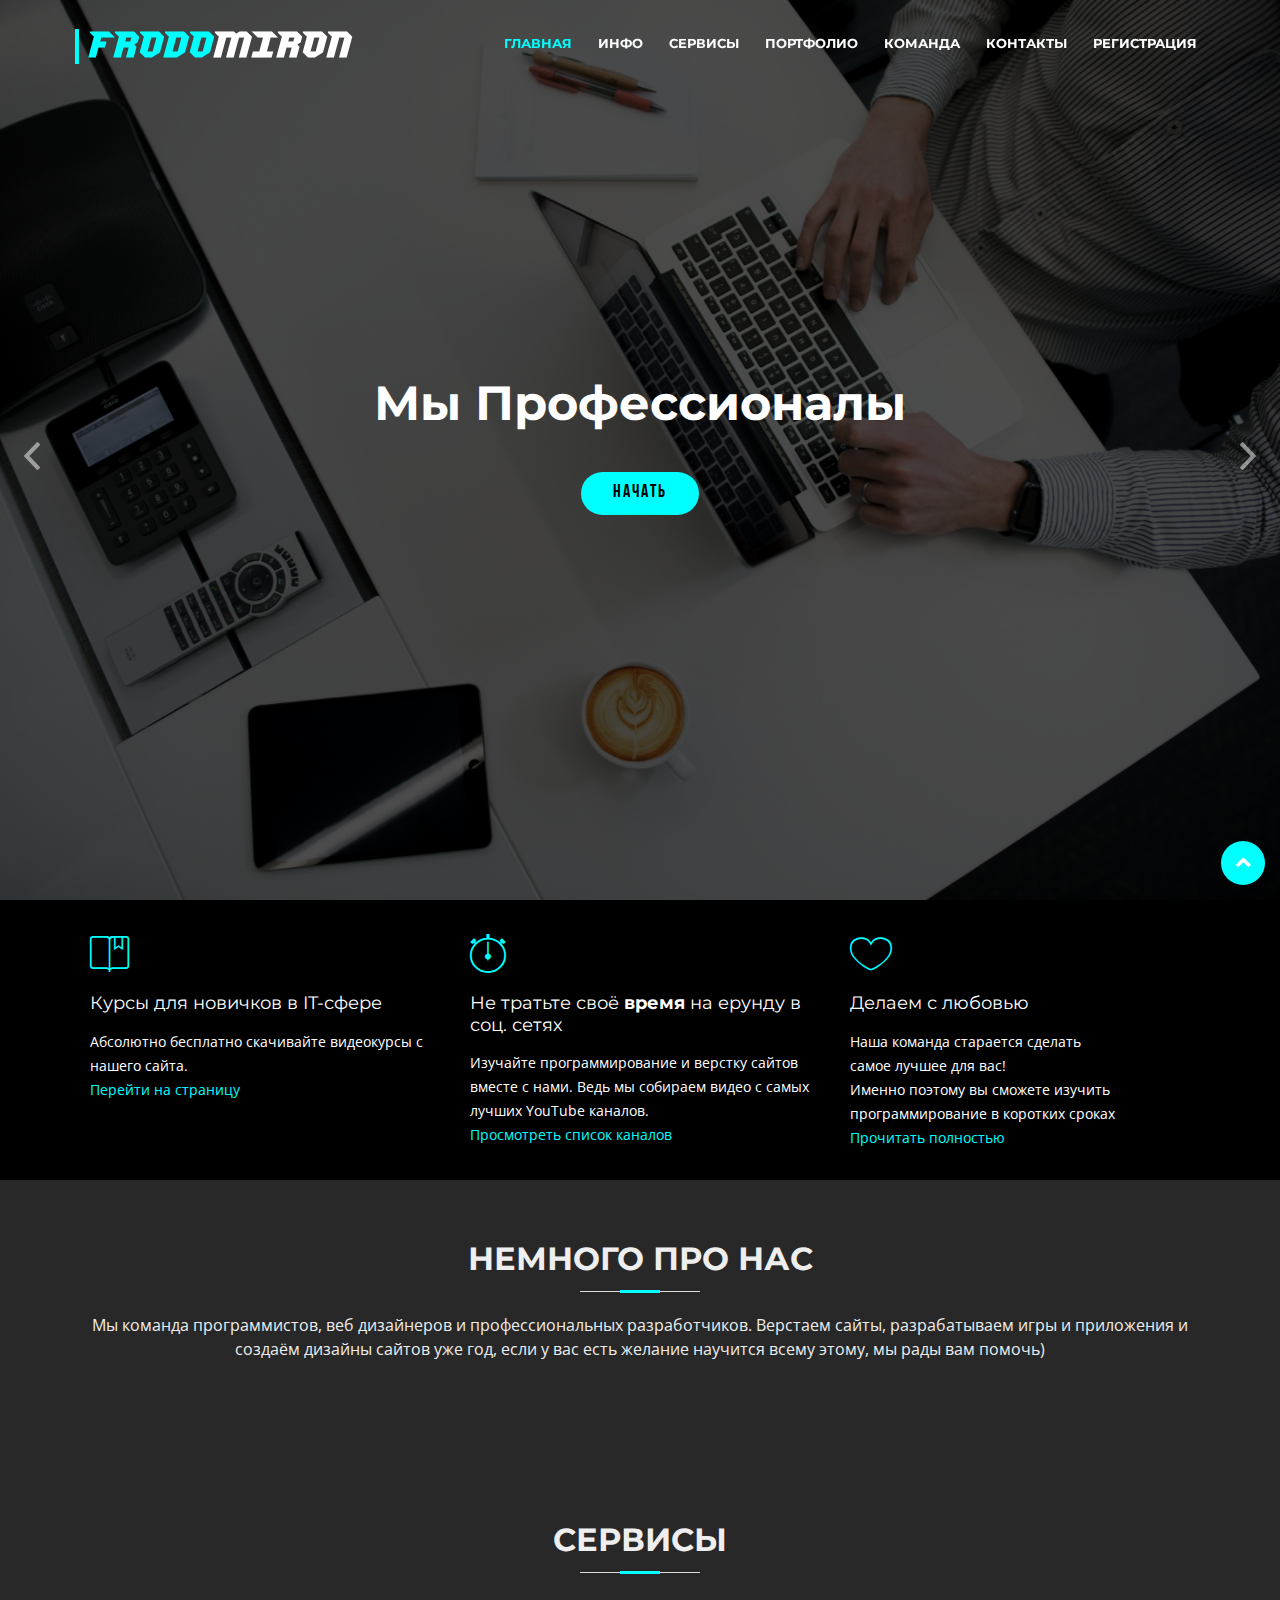
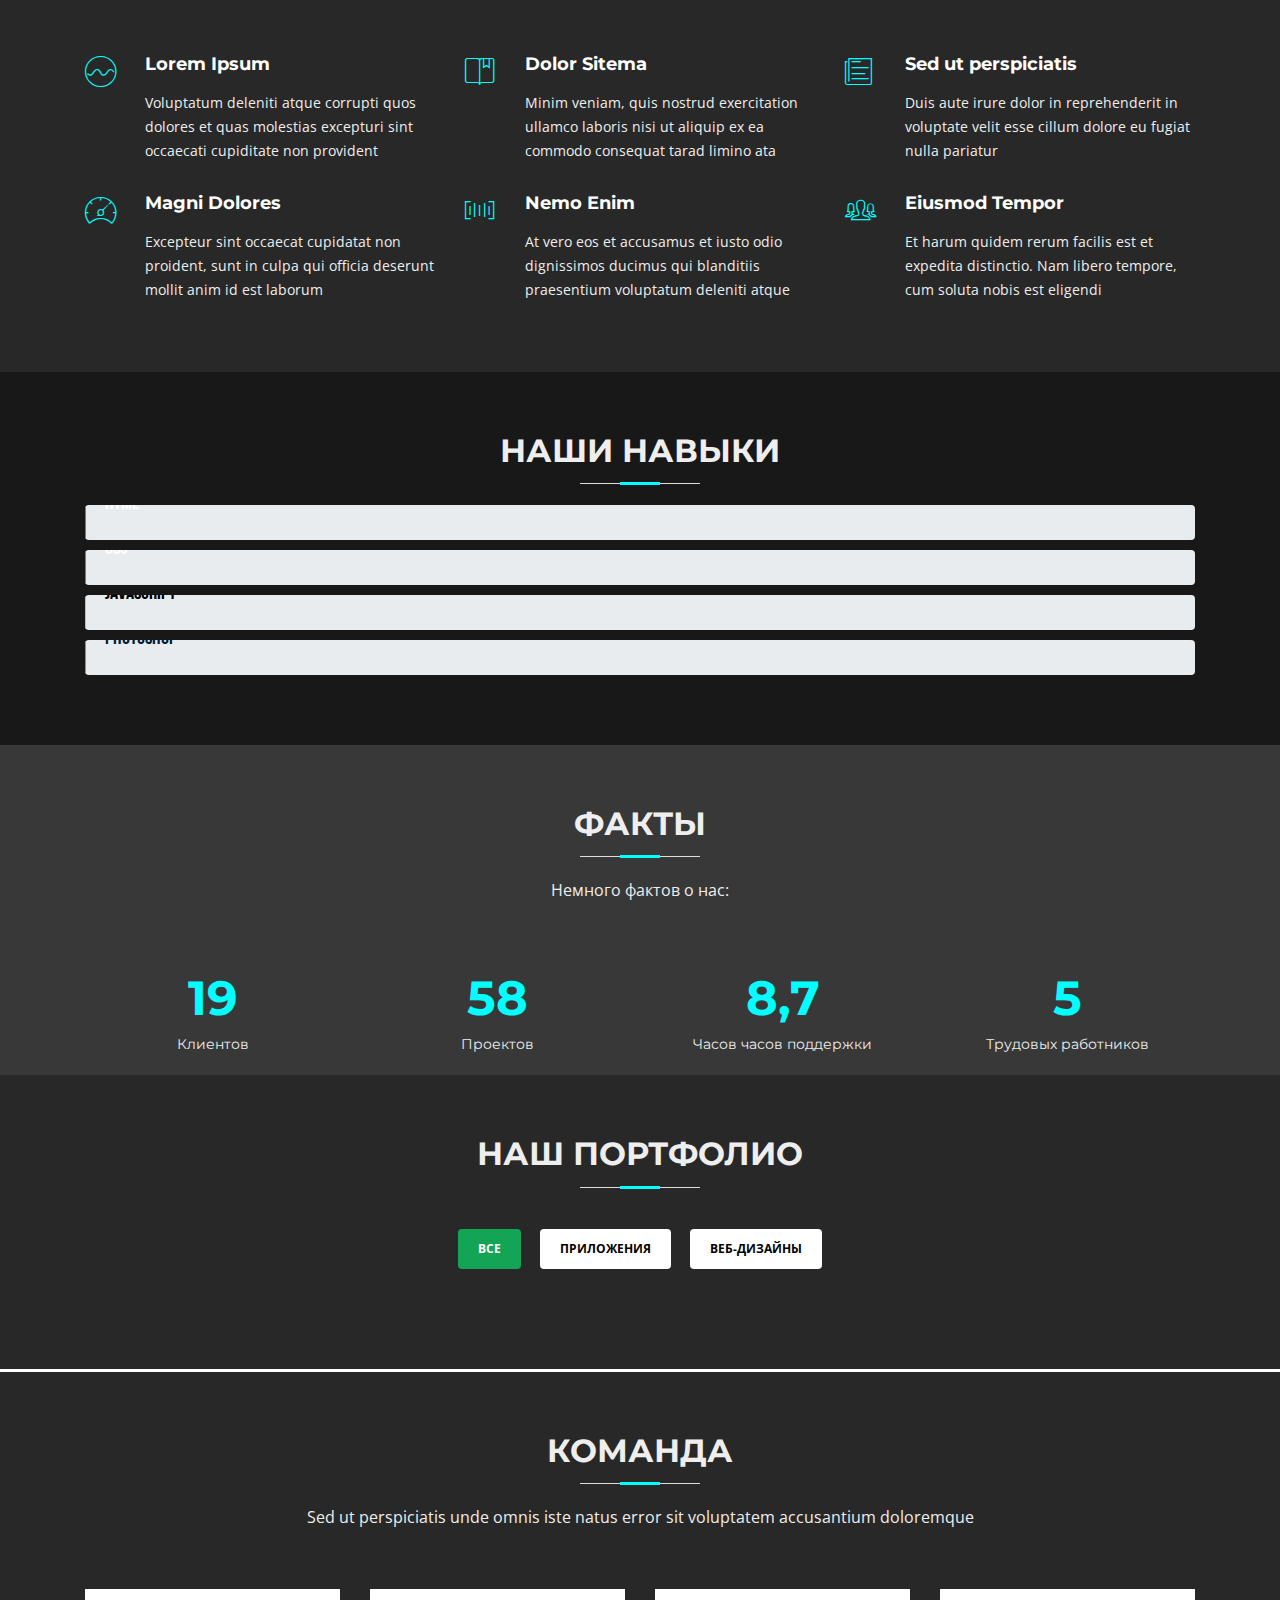
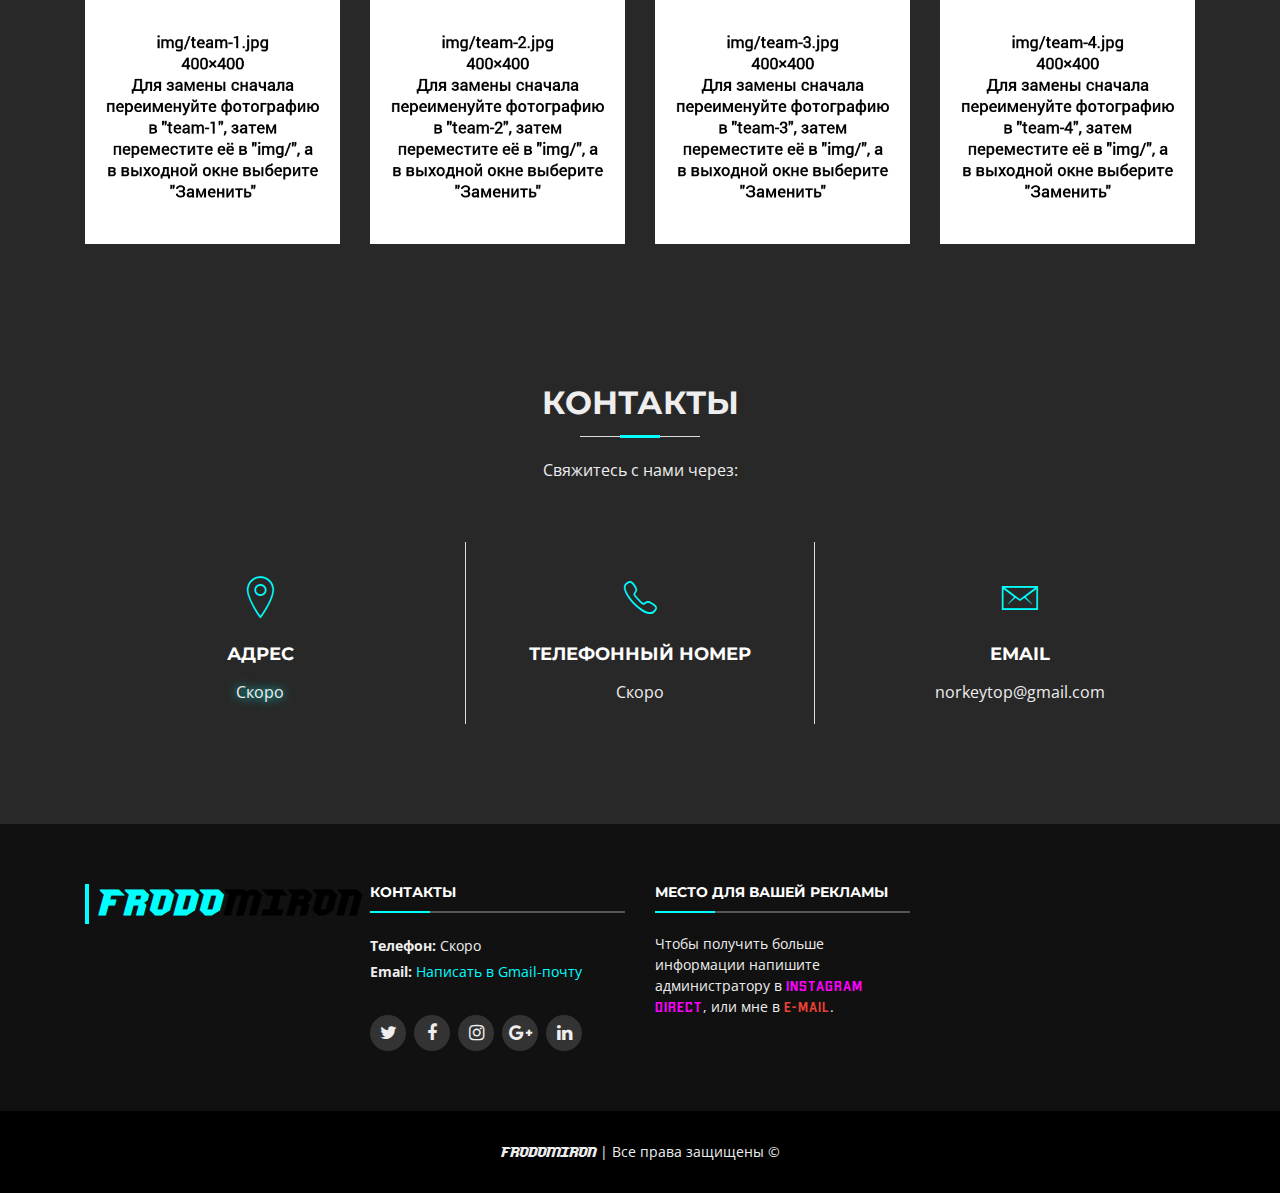
==== index.html @ be4d844b "Add files via upload" ====
<!DOCTYPE html>
<html lang="ru">
  <head>
    <meta charset="utf-8" />
    <title>FrodoMiron | Official</title>
    <meta content="width=device-width, initial-scale=1.0" name="viewport" />
    <meta
      content="froodmiron, frodo, miron, youtube, official"
      name="keywords"
    />
    <meta content="Оффициальный сайт FrodoMiron" name="description" />

    <!-- Favicons -->
    <link href="img/favicon.png" rel="icon" />
    <link href="img/apple-touch-icon.png" rel="apple-touch-icon" />

    <!-- Google Fonts -->
    <link
      href="https://fonts.googleapis.com/css?family=Open+Sans:300,300i,400,400i,700,700i|Montserrat:300,400,500,700"
      rel="stylesheet"
    />

    <!-- Bootstrap CSS File -->
    <link href="lib/bootstrap/css/bootstrap.min.css" rel="stylesheet" />

    <!-- Libraries CSS Files -->
    <link href="lib/font-awesome/css/font-awesome.min.css" rel="stylesheet" />
    <link href="lib/animate/animate.min.css" rel="stylesheet" />
    <link href="lib/ionicons/css/ionicons.min.css" rel="stylesheet" />
    <link href="lib/owlcarousel/assets/owl.carousel.min.css" rel="stylesheet" />
    <link href="lib/lightbox/css/lightbox.min.css" rel="stylesheet" />

    <!-- Main Stylesheet File -->
    <link href="css/style.css" rel="stylesheet" />
    <style>
      @font-face {
        font-family: Jersey sharp;
        src: url("fonts/Jersey\ sharp.ttf");
      }

      @font-face {
        font-family: Cafe Nero;
        src: url("fonts/Cafe\ Nero\ M54.ttf");
      }

      @font-face {
        font-family: Minecraft;
        src: url("fonts/Minecraft.ttf");
      }

      @font-face {
        font-family: mr Apex;
        src: url("fonts/mr Apex.ttf");
      }

      @font-face {
        font-family: book;
        src: url("fonts/BOOKOSB.TTF");
      }

      @font-face {
        font-family: ariblk;
        src: url("fonts/ariblk.ttf");
      }

      @font-face {
        font-family: bebas;
        src: url("fonts/Bebas Neue.ttf");
      }

      .skill {
        font-family: bebas;
        font-size: 20px;
      }

      header h1 {
        font-family: Jersey sharp;
      }

      #font,
      #footer-font {
        font-family: Jersey sharp;
      }
    </style>
  </head>

  <body>
    <!--==========================
    Header
  ============================-->
    <header id="header">
      <div class="container-fluid">
        <div id="logo" class="pull-left">
          <h1>
            <a href="#intro" class="scrollto"
              ><span class="nick-cyan">FRODO</span
              ><span id="nick">MIRON</span></a
            >
          </h1>
          <!-- Uncomment below if you prefer to use an image logo -->
          <!-- <a href="#intro"><img src="img/logo.png" alt="" title="" /></a>-->
        </div>

        <nav id="nav-menu-container">
          <ul class="nav-menu">
            <li class="menu-active"><a href="#intro">Главная</a></li>
            <li><a href="#about">Инфо</a></li>
            <li><a href="#services">Сервисы</a></li>
            <li><a href="#portfolio">Портфолио</a></li>
            <li><a href="#team">Команда</a></li>
            <li><a href="#contact">Контакты</a></li>
            <li><a href="registration/reg.html">Регистрация</a></li>
          </ul>
        </nav>
        <!-- #nav-menu-container -->
      </div>
    </header>
    <!-- #header -->

    <!--==========================
    Intro Section
  ============================-->
    <section id="intro">
      <div class="intro-container">
        <div
          id="introCarousel"
          class="carousel slide carousel-fade"
          data-ride="carousel"
        >
          <ol class="carousel-indicators"></ol>

          <div class="carousel-inner" role="listbox">
            <div
              class="carousel-item active"
              style="background-image: url('img/intro-carousel/1.jpg')"
            >
              <div class="carousel-container">
                <div class="carousel-content">
                  <h2>Мы Профессионалы</h2>
                  <a href="#featured-services" class="btn-get-started scrollto"
                    >Начать</a
                  >
                </div>
              </div>
            </div>

            <div
              class="carousel-item"
              style="background-image: url('img/intro-carousel/2.jpg')"
            >
              <div class="carousel-container">
                <div class="carousel-content">
                  <h2>Эксперты своих дел</h2>
                  <a href="#featured-services" class="btn-get-started scrollto"
                    >Начать</a
                  >
                </div>
              </div>
            </div>

            <div
              class="carousel-item"
              style="background-image: url('img/intro-carousel/3.jpg')"
            >
              <div class="carousel-container">
                <div class="carousel-content">
                  <h2>Более 3-х лет обучения</h2>
                  <a href="#featured-services" class="btn-get-started scrollto"
                    >Начать</a
                  >
                </div>
              </div>
            </div>

            <div
              class="carousel-item"
              style="background-image: url('img/intro-carousel/4.jpg')"
            >
              <div class="carousel-container">
                <div class="carousel-content">
                  <h2>Программисты с 3-х летним опытом</h2>
                  <a href="#featured-services" class="btn-get-started scrollto"
                    >Начать</a
                  >
                </div>
              </div>
            </div>

            <div
              class="carousel-item"
              style="background-image: url('img/intro-carousel/5.jpg')"
            >
              <div class="carousel-container">
                <div class="carousel-content">
                  <h2>Идеальная командная работа</h2>
                  <a href="#featured-services" class="btn-get-started scrollto"
                    >Начать</a
                  >
                </div>
              </div>
            </div>
          </div>

          <a
            class="carousel-control-prev"
            href="#introCarousel"
            role="button"
            data-slide="prev"
          >
            <span
              class="carousel-control-prev-icon ion-chevron-left"
              aria-hidden="true"
            ></span>
            <span class="sr-only">Previous</span>
          </a>

          <a
            class="carousel-control-next"
            href="#introCarousel"
            role="button"
            data-slide="next"
          >
            <span
              class="carousel-control-next-icon ion-chevron-right"
              aria-hidden="true"
            ></span>
            <span class="sr-only">Next</span>
          </a>
        </div>
      </div>
    </section>
    <!-- #intro -->

    <main id="main">
      <!--==========================
      Featured Services Section
    ============================-->
      <section id="featured-services">
        <div class="container">
          <div class="row">
            <div class="col-lg-4 box">
              <i class="ion-ios-bookmarks-outline"></i>
              <h4 class="title">
                <a href="doc.html">Курсы для новичков в IT-сфере</a>
              </h4>
              <p class="description">
                Абсолютно бесплатно скачивайте видеокурсы с нашего сайта.<br />
                <a href="doc.html" class="documetation">Перейти на страницу</a>
              </p>
            </div>

            <div class="col-lg-4 box box-bg">
              <i class="ion-ios-stopwatch-outline"></i>
              <h4 class="title">
                <a href=""
                  >Не тратьте своё <strong>время</strong> на ерунду в соц.
                  сетях</a
                >
              </h4>
              <p class="description">
                Изучайте программирование и верстку сайтов вместе с нами. Ведь
                мы собираем видео с самых лучших YouTube каналов.
                <br /><a href="" class="openAll">Просмотреть список каналов</a>
              </p>
            </div>

            <div class="col-lg-4 box">
              <i class="ion-ios-heart-outline"></i>
              <h4 class="title"><a href="">Делаем с любовью</a></h4>
              <p class="description">
                Наша команда старается сделать
                <br />
                самое лучшее для вас!
                <br />
                Именно поэтому вы сможете изучить программирование в коротких
                сроках
                <br />
                <a href="" class="openAll">Прочитать полностью</a>
              </p>
            </div>
          </div>
        </div>
      </section>
      <!-- #featured-services -->

      <!--==========================
      About Us Section
    ============================-->
      <section id="about">
        <div class="container">
          <header class="section-header">
            <h3>Немного про нас</h3>
            <p>
              Мы команда программистов, веб дизайнеров и профессиональных
              разработчиков. Верстаем сайты, разрабатываем игры и приложения и
              создаём дизайны сайтов уже год, если у вас есть желание научится
              всему этому, мы рады вам помочь)
            </p>
          </header>
        </div>
      </section>
      <!-- #about -->

      <!--==========================
      Services Section
    ============================-->
      <section id="services">
        <div class="container">
          <header class="section-header wow fadeInUp">
            <h3>Сервисы</h3>
            <p></p>
          </header>

          <div class="row">
            <div
              class="col-lg-4 col-md-6 box wow bounceInUp"
              data-wow-duration="1.4s"
            >
              <div class="icon"><i class="ion-ios-analytics-outline"></i></div>
              <h4 class="title"><a href="">Lorem Ipsum</a></h4>
              <p class="description">
                Voluptatum deleniti atque corrupti quos dolores et quas
                molestias excepturi sint occaecati cupiditate non provident
              </p>
            </div>
            <div
              class="col-lg-4 col-md-6 box wow bounceInUp"
              data-wow-duration="1.4s"
            >
              <div class="icon"><i class="ion-ios-bookmarks-outline"></i></div>
              <h4 class="title"><a href="">Dolor Sitema</a></h4>
              <p class="description">
                Minim veniam, quis nostrud exercitation ullamco laboris nisi ut
                aliquip ex ea commodo consequat tarad limino ata
              </p>
            </div>
            <div
              class="col-lg-4 col-md-6 box wow bounceInUp"
              data-wow-duration="1.4s"
            >
              <div class="icon"><i class="ion-ios-paper-outline"></i></div>
              <h4 class="title"><a href="">Sed ut perspiciatis</a></h4>
              <p class="description">
                Duis aute irure dolor in reprehenderit in voluptate velit esse
                cillum dolore eu fugiat nulla pariatur
              </p>
            </div>
            <div
              class="col-lg-4 col-md-6 box wow bounceInUp"
              data-wow-delay="0.1s"
              data-wow-duration="1.4s"
            >
              <div class="icon">
                <i class="ion-ios-speedometer-outline"></i>
              </div>
              <h4 class="title"><a href="">Magni Dolores</a></h4>
              <p class="description">
                Excepteur sint occaecat cupidatat non proident, sunt in culpa
                qui officia deserunt mollit anim id est laborum
              </p>
            </div>
            <div
              class="col-lg-4 col-md-6 box wow bounceInUp"
              data-wow-delay="0.1s"
              data-wow-duration="1.4s"
            >
              <div class="icon"><i class="ion-ios-barcode-outline"></i></div>
              <h4 class="title"><a href="">Nemo Enim</a></h4>
              <p class="description">
                At vero eos et accusamus et iusto odio dignissimos ducimus qui
                blanditiis praesentium voluptatum deleniti atque
              </p>
            </div>
            <div
              class="col-lg-4 col-md-6 box wow bounceInUp"
              data-wow-delay="0.1s"
              data-wow-duration="1.4s"
            >
              <div class="icon"><i class="ion-ios-people-outline"></i></div>
              <h4 class="title"><a href="">Eiusmod Tempor</a></h4>
              <p class="description">
                Et harum quidem rerum facilis est et expedita distinctio. Nam
                libero tempore, cum soluta nobis est eligendi
              </p>
            </div>
          </div>
        </div>
      </section>
      <!-- #services -->
      <section id="skills">
        <div class="container">
          <header class="section-header">
            <h3>Наши навыки</h3>
          </header>

          <div class="skills-content">
            <div class="progress">
              <div
                class="progress-bar bg-success"
                role="progressbar"
                aria-valuenow="100"
                aria-valuemin="0"
                aria-valuemax="100"
              >
                <span class="skill">HTML <i class="val">100%</i></span>
              </div>
            </div>

            <div class="progress">
              <div
                class="progress-bar bg-info"
                role="progressbar"
                aria-valuenow="90"
                aria-valuemin="0"
                aria-valuemax="100"
              >
                <span class="skill">CSS <i class="val">90%</i></span>
              </div>
            </div>

            <div class="progress">
              <div
                class="progress-bar bg-warning"
                role="progressbar"
                aria-valuenow="75"
                aria-valuemin="0"
                aria-valuemax="100"
              >
                <span class="skill"
                  ><span class="js">JavaScript</span>
                  <i class="val">75%</i></span
                >
              </div>
            </div>

            <div class="progress">
              <div
                class="progress-bar bg-danger"
                role="progressbar"
                aria-valuenow="97"
                aria-valuemin="0"
                aria-valuemax="100"
              >
                <span class="skill"
                  ><span class="psh">Photoshop</span>
                  <i class="val">97%</i></span
                >
              </div>
            </div>
          </div>
        </div>
      </section>

      <!--==========================
      Facts Section
    ============================-->
      <section id="facts" class="wow fadeIn">
        <div class="container">
          <header class="section-header">
            <h3>Факты</h3>
            <p>Немного фактов о нас:</p>
          </header>

          <div class="row counters">
            <div class="col-lg-3 col-6 text-center">
              <span data-toggle="counter-up">19</span>
              <p>Клиентов</p>
            </div>

            <div class="col-lg-3 col-6 text-center">
              <span data-toggle="counter-up">58</span>
              <p>Проектов</p>
            </div>

            <div class="col-lg-3 col-6 text-center">
              <span data-toggle="counter-up">8,7</span>
              <p>Часов часов поддержки</p>
              <p></p>
            </div>

            <div class="col-lg-3 col-6 text-center">
              <span data-toggle="counter-up">5</span>
              <p>Трудовых работников</p>
            </div>
          </div>
        </div>
      </section>

      <section id="portfolio" class="section-bg">
        <div class="container">
          <header class="section-header">
            <h3 class="section-title">Наш портфолио</h3>
          </header>

          <div class="row">
            <div class="col-lg-12">
              <ul id="portfolio-flters">
                <li data-filter="*" class="filter-active">Все</li>
                <li data-filter=".filter-app">Приложения</li>
                <li data-filter=".filter-web">Веб-дизайны</li>
              </ul>
            </div>
          </div>

          <!-- <div class="row portfolio-container">
            <div
              class="col-lg-4 col-md-6 portfolio-item filter-app wow fadeInUp"
            >
              <div class="portfolio-wrap">
                <figure>
                  <img src="img/portfolio/app1.jpg" class="img-fluid" alt="" />
                  <a
                    href="img/portfolio/app1.jpg"
                    data-lightbox="portfolio"
                    data-title="App 1"
                    class="link-preview"
                    title="Preview"
                    ><i class="ion ion-eye"></i
                  ></a>
                  <a href="#" class="link-details" title="More Details"
                    ><i class="ion ion-android-open"></i
                  ></a>
                </figure>

                <div class="portfolio-info">
                  <h4><a href="#">App 1</a></h4>
                  <p>App</p>
                </div>
              </div>
            </div>

            <div
              class="col-lg-4 col-md-6 portfolio-item filter-web wow fadeInUp"
              data-wow-delay="0.1s"
            >
              <div class="portfolio-wrap">
                <figure>
                  <img src="img/portfolio/web3.jpg" class="img-fluid" alt="" />
                  <a
                    href="img/portfolio/web3.jpg"
                    class="link-preview"
                    data-lightbox="portfolio"
                    data-title="Web 3"
                    title="Preview"
                    ><i class="ion ion-eye"></i
                  ></a>
                  <a href="#" class="link-details" title="More Details"
                    ><i class="ion ion-android-open"></i
                  ></a>
                </figure>

                <div class="portfolio-info">
                  <h4><a href="#">Web 1</a></h4>
                  <p>Web</p>
                </div>
              </div>
            </div>

            <div
              class="col-lg-4 col-md-6 portfolio-item filter-app wow fadeInUp"
              data-wow-delay="0.2s"
            >
              <div class="portfolio-wrap">
                <figure>
                  <img src="img/portfolio/app2.jpg" class="img-fluid" alt="" />
                  <a
                    href="img/portfolio/app2.jpg"
                    class="link-preview"
                    data-lightbox="portfolio"
                    data-title="App 2"
                    title="Preview"
                    ><i class="ion ion-eye"></i
                  ></a>
                  <a href="#" class="link-details" title="More Details"
                    ><i class="ion ion-android-open"></i
                  ></a>
                </figure>

                <div class="portfolio-info">
                  <h4><a href="#">App 2</a></h4>
                  <p>App</p>
                </div>
              </div>
            </div>

            <div
              class="col-lg-4 col-md-6 portfolio-item filter-card wow fadeInUp"
            >
              <div class="portfolio-wrap">
                <figure>
                  <img src="img/portfolio/card2.jpg" class="img-fluid" alt="" />
                  <a
                    href="img/portfolio/card2.jpg"
                    class="link-preview"
                    data-lightbox="portfolio"
                    data-title="Card 2"
                    title="Preview"
                    ><i class="ion ion-eye"></i
                  ></a>
                  <a href="#" class="link-details" title="More Details"
                    ><i class="ion ion-android-open"></i
                  ></a>
                </figure>

                <div class="portfolio-info">
                  <h4><a href="#">Card 2</a></h4>
                  <p>Card</p>
                </div>
              </div>
            </div>

            <div
              class="col-lg-4 col-md-6 portfolio-item filter-web wow fadeInUp"
              data-wow-delay="0.1s"
            >
              <div class="portfolio-wrap">
                <figure>
                  <img src="img/portfolio/web2.jpg" class="img-fluid" alt="" />
                  <a
                    href="img/portfolio/web2.jpg"
                    class="link-preview"
                    data-lightbox="portfolio"
                    data-title="Web 2"
                    title="Preview"
                    ><i class="ion ion-eye"></i
                  ></a>
                  <a href="#" class="link-details" title="More Details"
                    ><i class="ion ion-android-open"></i
                  ></a>
                </figure>

                <div class="portfolio-info">
                  <h4><a href="#">Web 2</a></h4>
                  <p>Web</p>
                </div>
              </div>
            </div>

            <div
              class="col-lg-4 col-md-6 portfolio-item filter-app wow fadeInUp"
              data-wow-delay="0.2s"
            >
              <div class="portfolio-wrap">
                <figure>
                  <img src="img/portfolio/app3.jpg" class="img-fluid" alt="" />
                  <a
                    href="img/portfolio/app3.jpg"
                    class="link-preview"
                    data-lightbox="portfolio"
                    data-title="App 3"
                    title="Preview"
                    ><i class="ion ion-eye"></i
                  ></a>
                  <a href="#" class="link-details" title="More Details"
                    ><i class="ion ion-android-open"></i
                  ></a>
                </figure>

                <div class="portfolio-info">
                  <h4><a href="#">App 3</a></h4>
                  <p>App</p>
                </div>
              </div>
            </div>

            <div
              class="col-lg-4 col-md-6 portfolio-item filter-card wow fadeInUp"
            >
              <div class="portfolio-wrap">
                <figure>
                  <img src="img/portfolio/card1.jpg" class="img-fluid" alt="" />
                  <a
                    href="img/portfolio/card1.jpg"
                    class="link-preview"
                    data-lightbox="portfolio"
                    data-title="Card 1"
                    title="Preview"
                    ><i class="ion ion-eye"></i
                  ></a>
                  <a href="#" class="link-details" title="More Details"
                    ><i class="ion ion-android-open"></i
                  ></a>
                </figure>

                <div class="portfolio-info">
                  <h4><a href="#">Card 1</a></h4>
                  <p>Card</p>
                </div>
              </div>
            </div>

            <div
              class="col-lg-4 col-md-6 portfolio-item filter-card wow fadeInUp"
              data-wow-delay="0.1s"
            >
              <div class="portfolio-wrap">
                <figure>
                  <img src="img/portfolio/card3.jpg" class="img-fluid" alt="" />
                  <a
                    href="img/portfolio/card3.jpg"
                    class="link-preview"
                    data-lightbox="portfolio"
                    data-title="Card 3"
                    title="Preview"
                    ><i class="ion ion-eye"></i
                  ></a>
                  <a href="#" class="link-details" title="More Details"
                    ><i class="ion ion-android-open"></i
                  ></a>
                </figure>

                <div class="portfolio-info">
                  <h4><a href="#">Card 3</a></h4>
                  <p>Card</p>
                </div>
              </div>
            </div>

            <div
              class="col-lg-4 col-md-6 portfolio-item filter-web wow fadeInUp"
              data-wow-delay="0.2s"
            >
              <div class="portfolio-wrap">
                <figure>
                  <img src="img/portfolio/web1.jpg" class="img-fluid" alt="" />
                  <a
                    href="img/portfolio/web1.jpg"
                    class="link-preview"
                    data-lightbox="portfolio"
                    data-title="Web 1"
                    title="Preview"
                    ><i class="ion ion-eye"></i
                  ></a>
                  <a href="#" class="link-details" title="More Details"
                    ><i class="ion ion-android-open"></i
                  ></a>
                </figure>

                <div class="portfolio-info">
                  <h4><a href="#">Web 3</a></h4>
                  <p>Web</p>
                </div>
              </div>
            </div>
          </div> -->
        </div>
      </section>

      <section id="team">
        <div class="container">
          <div class="section-header wow fadeInUp">
            <h3>Команда</h3>
            <p>
              Sed ut perspiciatis unde omnis iste natus error sit voluptatem
              accusantium doloremque
            </p>
          </div>

          <div class="row">
            <div class="col-lg-3 col-md-6 wow fadeInUp">
              <div class="member">
                <img src="img/team-1.jpg" class="img-fluid" alt="" />
                <div class="member-info">
                  <div class="member-info-content">
                    <h4>Name</h4>
                    <span>Profession</span>
                    <div class="social">
                      <a href=""><i class="fa fa-twitter"></i></a>
                      <a href=""><i class="fa fa-facebook"></i></a>
                      <a href=""><i class="fa fa-google-plus"></i></a>
                      <a href=""><i class="fa fa-linkedin"></i></a>
                    </div>
                  </div>
                </div>
              </div>
            </div>

            <div class="col-lg-3 col-md-6 wow fadeInUp" data-wow-delay="0.1s">
              <div class="member">
                <img src="img/team-2.jpg" class="img-fluid" alt="" />
                <div class="member-info">
                  <div class="member-info-content">
                    <h4>Name</h4>
                    <span>Profession</span>
                    <div class="social">
                      <a href=""><i class="fa fa-twitter"></i></a>
                      <a href=""><i class="fa fa-facebook"></i></a>
                      <a href=""><i class="fa fa-google-plus"></i></a>
                      <a href=""><i class="fa fa-linkedin"></i></a>
                    </div>
                  </div>
                </div>
              </div>
            </div>

            <div class="col-lg-3 col-md-6 wow fadeInUp" data-wow-delay="0.2s">
              <div class="member">
                <img src="img/team-3.jpg" class="img-fluid" alt="" />
                <div class="member-info">
                  <div class="member-info-content">
                    <h4>Name</h4>
                    <span>Profession</span>
                    <div class="social">
                      <a href=""><i class="fa fa-twitter"></i></a>
                      <a href=""><i class="fa fa-facebook"></i></a>
                      <a href=""><i class="fa fa-google-plus"></i></a>
                      <a href=""><i class="fa fa-linkedin"></i></a>
                    </div>
                  </div>
                </div>
              </div>
            </div>

            <div class="col-lg-3 col-md-6 wow fadeInUp" data-wow-delay="0.3s">
              <div class="member">
                <img src="img/team-4.jpg" class="img-fluid" alt="" />
                <div class="member-info">
                  <div class="member-info-content">
                    <h4>Name</h4>
                    <span>Profession</span>
                    <div class="social">
                      <a href=""><i class="fa fa-twitter"></i></a>
                      <a href=""><i class="fa fa-facebook"></i></a>
                      <a href=""><i class="fa fa-google-plus"></i></a>
                      <a href=""><i class="fa fa-linkedin"></i></a>
                    </div>
                  </div>
                </div>
              </div>
            </div>
          </div>
        </div>
      </section>

      <section id="contact" class="section-bg wow fadeInUp">
        <div class="container">
          <div class="section-header">
            <h3>Контакты</h3>
            <p>Свяжитесь с нами через:</p>
          </div>

          <div class="row contact-info">
            <div class="col-md-4">
              <div class="contact-address">
                <i class="ion-ios-location-outline"></i>
                <h3>Адрес</h3>
                <address class="coomingAddress2">Скоро</address>
              </div>
            </div>

            <div class="col-md-4">
              <div class="contact-phone">
                <i class="ion-ios-telephone-outline"></i>
                <h3>Телефонный номер</h3>
                <p><a href="tel:">Скоро</a></p>
              </div>
            </div>

            <div class="col-md-4">
              <div class="contact-email">
                <i class="ion-ios-email-outline"></i>
                <h3>Email</h3>
                <p>
                  <a href="mailto:norkeytop@gmail.com">norkeytop@gmail.com</a>
                </p>
              </div>
            </div>
          </div>
        </div>
      </section>
    </main>

    <footer id="footer">
      <div class="footer-top">
        <div class="container">
          <div class="row">
            <div class="col-lg-3 col-md-6 footer-info">
              <h3>
                <a href="#intro" class="scrollto"
                  ><span id="font"
                    ><span class="nick-cyan">FRODO</span
                    ><span class="nick-black">MIRON</span></span
                  ></a
                >
              </h3>
              <p></p>
            </div>

            <div class="col-lg-3 col-md-6 footer-contact">
              <h4>Контакты</h4>
              <p>
                <strong>Телефон: </strong>Скоро <a href="tel:"></a><br />
                <strong>Email:</strong
                ><a href="mailto:norkeytop@gmail.com"> Написать в Gmail-почту</a
                ><br />
              </p>

              <div class="social-links">
                <a href="#" class="twitter"><i class="fa fa-twitter"></i></a>
                <a href="#" class="facebook"><i class="fa fa-facebook"></i></a>
                <a href="#" class="instagram"
                  ><i class="fa fa-instagram"></i
                ></a>
                <a href="#" class="google-plus"
                  ><i class="fa fa-google-plus"></i
                ></a>
                <a href="#" class="linkedin"><i class="fa fa-linkedin"></i></a>
              </div>
            </div>

            <div class="col-lg-3 col-md-6 footer-newsletter">
              <h4 class="adText">Место для вашей рекламы</h4>
              <p>
                Чтобы получить больше информации напишите администратору в
                <a href="https://instagram.com/f_m_admin" class="instDirect"
                  >Instagram Direct</a
                >, или мне в
                <a href="mailto:norkeytop@gmail.com"
                  ><span class="footerMailto">E-mail</span></a
                >.
              </p>
            </div>
          </div>
        </div>
      </div>

      <div class="container">
        <div class="copyright">
          <span id="footer-font">FrodoMiron</span> | Все права защищены &copy
        </div>
      </div>
    </footer>

    <a href="#" class="back-to-top"><i class="fa fa-chevron-up"></i></a>

    <script src="lib/jquery/jquery.min.js"></script>
    <script src="lib/jquery/jquery-migrate.min.js"></script>
    <script src="lib/bootstrap/js/bootstrap.bundle.min.js"></script>
    <script src="lib/easing/easing.min.js"></script>
    <script src="lib/superfish/hoverIntent.js"></script>
    <script src="lib/superfish/superfish.min.js"></script>
    <script src="lib/wow/wow.min.js"></script>
    <script src="lib/waypoints/waypoints.min.js"></script>
    <script src="lib/counterup/counterup.min.js"></script>
    <script src="lib/owlcarousel/owl.carousel.min.js"></script>
    <script src="lib/isotope/isotope.pkgd.min.js"></script>
    <script src="lib/lightbox/js/lightbox.min.js"></script>
    <script src="lib/touchSwipe/jquery.touchSwipe.min.js"></script>
    <!-- Contact Form JavaScript File -->
    <script src="contactform/contactform.js"></script>

    <!-- Template Main Javascript File -->
    <script src="js/main.js"></script>
  </body>
</html>
---- css/style.css ----
/*
  Theme Name: BizPage
  Theme URL: https://bootstrapmade.com/bizpage-bootstrap-business-template/
  Author: BootstrapMade.com
  License: https://bootstrapmade.com/license/
*/
/*--------------------------------------------------------------
# General
--------------------------------------------------------------*/
body {
  background: #181818;
  color: #666666;
  font-family: "Open Sans", sans-serif;
}

/* index.html */

.documetation:hover {
  color: #ff00ff;
  transition: 0.5s linear;
}

.coomingAddress2 {
  text-shadow: #00ffff 0 0 10px;
}

.coomingAdress {
  color: #00ffff;
  text-shadow: #fff 0px 0px 10px;
}

/* doc.html */

.to-main-page {
  float: right;
  color: #000;
  margin-bottom: 10px;
  margin-right: 10px;
  margin-left: 10px;
  margin-top: -15px;
  font-weight: bold;
  transition: 0.5s linear;
  background: #0ff;
  padding: 10px;
  border-radius: 20px;
}

.bootstrapText {
  color: #563d7c;
}

.courses {
  margin-top: 25px;
}

.courses a:hover {
  color: #000;
}

.to-main-page:hover {
  background: #000;
  color: #0ff;
  transition: 0.5s linear;
}

.nick-scrolled_doc {
  color: #000;
  transition: 0.5s linear;
}

#nick2 {
  transition: 0.5s linear;
}

.javascriptText {
  color: #f7df1e;
  font-family: bebas;
}

.htmlText {
  color: #e44b21;
}

.cssText {
  color: #214be5;
}

.lessons {
  display: inline-block;
  padding: 15px;
  box-sizing: border-box;
  margin: 25px;
  left: 25px;
  background-color: #111;
  border-radius: 20px;
  display: inline-block;
  border: #000 solid 2px;
  color: #fff;
}

.lessons h3 {
  font-family: bebas;
  letter-spacing: 1px;
}

.downloadBtn {
  background: #5558f1;
  border: none;
  padding: 10px;
  font-family: bebas;
  color: #fff;
  letter-spacing: 1px;
  border-radius: 15px;
  font-size: 22px;
  text-align: center;
  display: block;
  margin: 5px;
}

.courseAuthor {
  color: #13a456;
}

.courseRes {
  color: #31a8ff;
}

/* Hidden btn */
.hidDownloadBtn {
  background: #111;
  border: none;
  padding: 10px;
  font-family: bebas;
  color: #111;
  letter-spacing: 1px;
  border-radius: 15px;
  font-size: 22px;
  text-align: center;
  display: block;
  margin: 5px;
}

.lessons p {
  font-size: 18px;
  font-family: bebas;
  letter-spacing: 1px;
}

.lessons li {
  font-family: bebas;
  letter-spacing: 1px;
  font-size: 18px;
}

.videoLessons {
  font-size: 35px;
  color: #fff;
  text-align: center;
  margin-top: 75px;
  margin-bottom: 0px;
  font-family: bebas;
  letter-spacing: 2px;
  transition: 0.5s;
}

.videoLessons:hover {
  color: #0ff;
  transition: 0.5s;
}

/* #doc.html */
/* index.html (user) */
.openAll {
  color: #0ff;
}

.openAll:hover {
  color: #ff00ff;
  transition: 0.5s linear;
}


.instDirect {
  color: #f0f;
  font-family: mr Apex;
  letter-spacing: 1px;
}

.instDirect:hover {
  color: #0ff;
}

.footerMailto {
  font-family: mr Apex;
  letter-spacing: 1px;
  animation: footerMailto 4s infinite linear;
  color: #ea4235;
}

@keyframes footerMailto {
  0% {
  }

  25% {
    color: #fabc05;
  }

  50% {
    color: #34a853;
  }

  75% {
    color: #4286f5;
  }

  100% {
  }
}
/* #index.html (user) */

a {
  color: #00ffff;
  transition: 0.5s;
}

a:hover,
a:active,
a:focus {
  color: #18d36e;
  outline: none;
  text-decoration: none;
}

.nick-cyan {
  color: #00ffff;
}

.nick-black {
  color: #000;
}

.nick-scrolled {
  color: #555;
  transition: 0.3s;
}

#nick {
  transition: 0.3s;
}

p {
  padding: 0;
  margin: 0 0 30px 0;
}

h1,
h2,
h3,
h4,
h5,
h6 {
  font-family: "Montserrat", sans-serif;
  font-weight: 400;
  margin: 0 0 20px 0;
  padding: 0;
}

/* Back to top button */
.back-to-top {
  position: fixed;
  display: none;
  background: #00ffff;
  color: #fff;
  display: inline-block;
  width: 44px;
  height: 44px;
  text-align: center;
  line-height: 1;
  font-size: 16px;
  border-radius: 50%;
  right: 15px;
  bottom: 15px;
  transition: background 0.5s;
  z-index: 11;
}

.back-to-top i {
  padding-top: 12px;
  color: #fff;
}

@media (max-width: 768px) {
  .back-to-top {
    bottom: 15px;
  }
}

/*--------------------------------------------------------------
# Header
--------------------------------------------------------------*/
#header {
  padding: 30px 0;
  height: 92px;
  position: fixed;
  left: 0;
  top: 0;
  right: 0;
  transition: all 0.5s;
  z-index: 997;
}

#header.header-scrolled {
  background: rgba(0, 0, 0, 0.9);
  padding: 20px 0;
  height: 72px;
  transition: all 0.5s;
}

#header #logo {
  float: left;
}

@media (min-width: 1024px) {
  #header #logo {
    padding-left: 60px;
  }
}

#header #logo h1 {
  font-size: 34px;
  margin: 0;
  padding: 0;
  line-height: 1;
  font-weight: 700;
  letter-spacing: 3px;
}

#header #logo h1 a,
#header #logo h1 a:hover {
  color: #fff;
  padding-left: 10px;
  border-left: 4px solid #00ffff;
}

#header #logo img {
  padding: 0;
  margin: 0;
}

@media (max-width: 768px) {
  #header #logo h1 {
    font-size: 28px;
  }
  #header #logo img {
    max-height: 40px;
  }
}

/*--------------------------------------------------------------
# Intro Section
--------------------------------------------------------------*/
#intro {
  display: table;
  width: 100%;
  height: 100vh;
  background: #000;
}

#intro .carousel-item {
  width: 100%;
  height: 100vh;
  background-size: cover;
  background-position: center;
  background-repeat: no-repeat;
}

#intro .carousel-item::before {
  content: "";
  background-color: rgba(0, 0, 0, 0.7);
  position: absolute;
  height: 100%;
  width: 100%;
  top: 0;
  right: 0;
  left: 0;
  bottom: 0;
}

#intro .carousel-container {
  display: flex;
  justify-content: center;
  align-items: center;
  position: absolute;
  bottom: 0;
  top: 0;
  left: 0;
  right: 0;
}

#intro .carousel-content {
  text-align: center;
}

#intro h2 {
  color: #fff;
  margin-bottom: 30px;
  font-size: 48px;
  font-weight: 700;
}

@media (max-width: 768px) {
  #intro h2 {
    font-size: 28px;
  }
}

#intro p {
  width: 80%;
  margin: 0 auto 30px auto;
  color: #fff;
}

@media (min-width: 1024px) {
  #intro p {
    width: 60%;
  }
}

#intro .carousel-fade .carousel-inner .carousel-item {
  -webkit-transition-property: opacity;
  transition-property: opacity;
}

#intro .carousel-fade .carousel-inner .carousel-item,
#intro .carousel-fade .carousel-inner .active.carousel-item-left,
#intro .carousel-fade .carousel-inner .active.carousel-item-right {
  opacity: 0;
}

#intro .carousel-fade .carousel-inner .active,
#intro .carousel-fade .carousel-inner .carousel-item-next.carousel-item-left,
#intro .carousel-fade .carousel-inner .carousel-item-prev.carousel-item-right {
  opacity: 1;
  transition: 0.5s;
}

#intro .carousel-fade .carousel-inner .carousel-item-next,
#intro .carousel-fade .carousel-inner .carousel-item-prev,
#intro .carousel-fade .carousel-inner .active.carousel-item-left,
#intro .carousel-fade .carousel-inner .active.carousel-item-right {
  left: 0;
  -webkit-transform: translate3d(0, 0, 0);
  transform: translate3d(0, 0, 0);
}

#intro .carousel-control-prev,
#intro .carousel-control-next {
  width: 10%;
}

@media (min-width: 1024px) {
  #intro .carousel-control-prev,
  #intro .carousel-control-next {
    width: 5%;
  }
}

#intro .carousel-control-next-icon,
#intro .carousel-control-prev-icon {
  background: none;
  font-size: 32px;
  line-height: 1;
}

#intro .carousel-indicators li {
  cursor: pointer;
}

#intro .btn-get-started {
  font-family: bebas;
  font-weight: bolder;
  font-size: 18px;
  letter-spacing: 1px;
  display: inline-block;
  padding: 8px 32px;
  border-radius: 50px;
  transition: 0.5s;
  margin: 10px;
  color: #000;
  background: #00ffff;
  letter-spacing: 2px;
}

#intro .btn-get-started:hover {
  background: #fff;
  color: #000;
}

/*--------------------------------------------------------------
# Navigation Menu
--------------------------------------------------------------*/
/* Nav Menu Essentials */
.nav-menu,
.nav-menu * {
  margin: 0;
  padding: 0;
  list-style: none;
}

.nav-menu ul {
  position: absolute;
  display: none;
  top: 100%;
  left: 0;
  z-index: 99;
}

.nav-menu li {
  position: relative;
  white-space: nowrap;
}

.nav-menu > li {
  float: left;
}

.nav-menu li:hover > ul,
.nav-menu li.sfHover > ul {
  display: block;
}

.nav-menu ul ul {
  top: 0;
  left: 100%;
}

.nav-menu ul li {
  min-width: 180px;
}

/* Nav Menu Arrows */
.sf-arrows .sf-with-ul {
  padding-right: 30px;
}

.sf-arrows .sf-with-ul:after {
  content: "\f107";
  position: absolute;
  right: 15px;
  font-family: FontAwesome;
  font-style: normal;
  font-weight: normal;
}

.sf-arrows ul .sf-with-ul:after {
  content: "\f105";
}

/* Nav Meu Container */
#nav-menu-container {
  float: right;
  margin: 0;
}

@media (min-width: 1024px) {
  #nav-menu-container {
    padding-right: 60px;
  }
}

@media (max-width: 768px) {
  #nav-menu-container {
    display: none;
  }
}

/* Nav Meu Styling */
.nav-menu a {
  padding: 0 8px 10px 8px;
  text-decoration: none;
  display: inline-block;
  color: #fff;
  font-family: "Montserrat", sans-serif;
  font-weight: 700;
  font-size: 13px;
  text-transform: uppercase;
  outline: none;
}

.nav-menu li:hover > a,
.nav-menu > .menu-active > a {
  color: #00ffff;
}

.nav-menu > li {
  margin-left: 10px;
}

.nav-menu ul {
  margin: 4px 0 0 0;
  padding: 10px;
  box-shadow: 0px 0px 30px rgba(127, 137, 161, 0.25);
  background: #fff;
}

.nav-menu ul li {
  transition: 0.3s;
}

.nav-menu ul li a {
  padding: 10px;
  color: #333;
  transition: 0.3s;
  display: block;
  font-size: 13px;
  text-transform: none;
}

.nav-menu ul li:hover > a {
  color: #00ffff;
}

.nav-menu ul ul {
  margin: 0;
}

/* Mobile Nav Toggle */
#mobile-nav-toggle {
  position: fixed;
  right: 0;
  top: 0;
  z-index: 999;
  margin: 20px 20px 0 0;
  border: 0;
  background: none;
  font-size: 24px;
  display: none;
  transition: all 0.4s;
  outline: none;
  cursor: pointer;
}

#mobile-nav-toggle i {
  color: #fff;
}

@media (max-width: 768px) {
  #mobile-nav-toggle {
    display: inline;
  }
}

/* Mobile Nav Styling */
#mobile-nav {
  position: fixed;
  top: 0;
  padding-top: 18px;
  bottom: 0;
  z-index: 998;
  background: rgba(0, 0, 0, 0.8);
  left: -260px;
  width: 260px;
  overflow-y: auto;
  transition: 0.4s;
}

#mobile-nav ul {
  padding: 0;
  margin: 0;
  list-style: none;
}

#mobile-nav ul li {
  position: relative;
}

#mobile-nav ul li a {
  color: #fff;
  font-size: 13px;
  text-transform: uppercase;
  overflow: hidden;
  padding: 10px 22px 10px 15px;
  position: relative;
  text-decoration: none;
  width: 100%;
  display: block;
  outline: none;
  font-weight: 700;
  font-family: "Montserrat", sans-serif;
}

#mobile-nav ul li a:hover {
  color: #fff;
}

#mobile-nav ul li li {
  padding-left: 30px;
}

#mobile-nav ul .menu-has-children i {
  position: absolute;
  right: 0;
  z-index: 99;
  padding: 15px;
  cursor: pointer;
  color: #fff;
}

#mobile-nav ul .menu-has-children i.fa-chevron-up {
  color: #00ffff;
}

#mobile-nav ul .menu-has-children li a {
  text-transform: none;
}

#mobile-nav ul .menu-item-active {
  color: #00ffff;
}

#mobile-body-overly {
  width: 100%;
  height: 100%;
  z-index: 997;
  top: 0;
  left: 0;
  position: fixed;
  background: rgba(0, 0, 0, 0.7);
  display: none;
}

/* Mobile Nav body classes */
body.mobile-nav-active {
  overflow: hidden;
}

body.mobile-nav-active #mobile-nav {
  left: 0;
}

body.mobile-nav-active #mobile-nav-toggle {
  color: #fff;
}

/*--------------------------------------------------------------
# Sections
--------------------------------------------------------------*/
/* Sections Header
--------------------------------*/
.section-header h3 {
  font-size: 32px;
  color: #111;
  text-transform: uppercase;
  text-align: center;
  font-weight: 700;
  position: relative;
  padding-bottom: 15px;
}

.section-header h3::before {
  content: "";
  position: absolute;
  display: block;
  width: 120px;
  height: 1px;
  background: #ddd;
  bottom: 1px;
  left: calc(50% - 60px);
}

.section-header h3::after {
  content: "";
  position: absolute;
  display: block;
  width: 40px;
  height: 3px;
  background: #00ffff;
  bottom: 0;
  left: calc(50% - 20px);
}

.section-header p {
  text-align: center;
  padding-bottom: 30px;
  color: #333;
}

/* Section with background
--------------------------------*/
.section-bg {
  background: #282828;
}

/* Featured Services Section
--------------------------------*/
#featured-services {
  background: #000;
}

#featured-services .box {
  padding: 30px 20px;
}

#featured-services .box-bg {
  background-color: #000;
}

#featured-services i {
  color: #00ffff;
  font-size: 48px;
  display: inline-block;
  line-height: 1;
}

#featured-services h4 {
  font-weight: 400;
  margin: 15px 0;
  font-size: 18px;
}

#featured-services h4 a {
  color: #fff;
}

#featured-services h4 a:hover {
  color: #00ffff;
}

#featured-services p {
  font-size: 14px;
  line-height: 24px;
  color: #fff;
  margin-bottom: 0;
}

/* About Us Section
--------------------------------*/
#about {
  background-color: #282828;
  background-size: cover;
  padding: 60px 0 40px 0;
  position: relative;
}

#about::before {
  content: "";
  position: absolute;
  left: 0;
  right: 0;
  top: 0;
  bottom: 0;
  background: #282828;
  z-index: 9;
}

#about .container {
  position: relative;
  z-index: 10;
}

#about .about-col {
  background: #151515;
  border-radius: 0 0 4px 4px;
  box-shadow: 0px 2px 12px rgba(0, 0, 0, 0.08);
  margin-bottom: 20px;
}

#about .about-col .img {
  position: relative;
}

#about .about-col .img img {
  border-radius: 4px 4px 0 0;
}

#about .about-col .icon {
  width: 64px;
  height: 64px;
  padding-top: 8px;
  text-align: center;
  position: absolute;
  background-color: #00ffff;
  border-radius: 50%;
  text-align: center;
  border: 4px solid #fff;
  left: calc(50% - 32px);
  bottom: -30px;
  transition: 0.3s;
}

#about .about-col i {
  font-size: 36px;
  line-height: 1;
  color: #fff;
  transition: 0.3s;
}

#about .about-col:hover .icon {
  background-color: #fff;
}

#about .about-col:hover i {
  color: #00ffff;
}

#about .about-col h2 {
  color: #000;
  text-align: center;
  font-weight: 700;
  font-size: 20px;
  padding: 0;
  margin: 40px 0 12px 0;
}

#about .about-col h2 a {
  color: #fff;
}

#about .about-col h2 a:hover {
  color: #00ffff;
}

#about .about-col p {
  font-size: 14px;
  line-height: 24px;
  color: #ccc;
  margin-bottom: 0;
  padding: 0 20px 20px 20px;
}

/* Services Section
--------------------------------*/
#services {
  background: #282828;
  background-size: cover;
  padding: 60px 0 40px 0;
}

#services .box {
  margin-bottom: 30px;
}

#services .icon {
  float: left;
}

#services .icon i {
  color: #00ffff;
  font-size: 36px;
  line-height: 1;
  transition: 0.5s;
}

#services .title {
  margin-left: 60px;
  font-weight: 700;
  margin-bottom: 15px;
  font-size: 18px;
}

#services .title a {
  color: #fff;
}

#services .box:hover .title a {
  color: #00ffff;
}

#services .description {
  font-size: 14px;
  margin-left: 60px;
  line-height: 24px;
  margin-bottom: 0;
  color: #eee;
}

/* Call To Action Section
--------------------------------*/
#call-to-action {
  background: linear-gradient(rgba(0, 142, 99, 0.1), rgba(0, 0, 0, 0.1)),
    url(../img/call-to-action-bg.jpg) fixed center center;
  background-size: cover;
  padding: 60px 0;
}

#call-to-action h3 {
  color: #fff;
  font-size: 28px;
  font-weight: 700;
}

#call-to-action p {
  color: #fff;
}

#call-to-action .cta-btn {
  font-family: "Montserrat", sans-serif;
  text-transform: uppercase;
  font-weight: 500;
  font-size: 16px;
  letter-spacing: 1px;
  display: inline-block;
  padding: 8px 28px;
  border-radius: 25px;
  transition: 0.5s;
  margin-top: 10px;
  border: 2px solid #fff;
  color: #fff;
}

#call-to-action .cta-btn:hover {
  background: #00ffff;
  border: 2px solid #00ffff;
}

/* Call To Action Section
--------------------------------*/
#skills {
  padding: 60px 0;
}

#skills .progress {
  height: 35px;
  margin-bottom: 10px;
}

#skills .progress .skill {
  font-family: bebas;
  line-height: 35px;
  padding: 0;
  margin: 0 0 0 20px;
  text-transform: uppercase;
}

#skills .progress .skill .val {
  float: right;
  font-style: normal;
  margin: 0 20px 0 0;
}

#skills .progress-bar {
  width: 1px;
  text-align: left;
  transition: 0.9s;
}

/*Skills Section
--------------------------------*/
.section-header h3 {
  color: #eee;
}

.section-header p {
  color: #eee;
}

.psh {
  color: #001e36;
  font-family: bebas;
}

.js {
  color: #000;
}
/* Facts Section
--------------------------------*/
#facts {
  background: url("../img/facts-bg.jpg") center top no-repeat fixed;
  background-size: cover;
  padding: 60px 0 0 0;
  position: relative;
}

#facts::before {
  content: "";
  position: absolute;
  left: 0;
  right: 0;
  top: 0;
  bottom: 0;
  background: rgba(60, 60, 60, 0.9);
  z-index: 9;
}

#facts .container {
  position: relative;
  z-index: 10;
}

#facts .counters span {
  font-family: "Montserrat", sans-serif;
  font-weight: bold;
  font-size: 48px;
  display: block;
  color: #00ffff;
}

#facts .counters p {
  padding: 0;
  margin: 0 0 20px 0;
  font-family: "Montserrat", sans-serif;
  font-size: 14px;
  color: #eee;
}

#facts .facts-img {
  text-align: center;
  padding-top: 30px;
}

/* Portfolio Section
--------------------------------*/
#portfolio {
  padding: 60px 0;
}

#portfolio #portfolio-flters {
  padding: 0;
  margin: 5px 0 35px 0;
  list-style: none;
  text-align: center;
}

#portfolio #portfolio-flters li {
  cursor: pointer;
  margin: 15px 15px 15px 0;
  display: inline-block;
  padding: 10px 20px;
  font-size: 12px;
  line-height: 20px;
  color: #000;
  font-weight: bold;
  border-radius: 4px;
  text-transform: uppercase;
  background: #fff;
  margin-bottom: 5px;
  transition: all 0.3s ease-in-out;
}

#portfolio #portfolio-flters li:hover,
#portfolio #portfolio-flters li.filter-active {
  background: #13a456;
  color: #fff;
}

#portfolio #portfolio-flters li:last-child {
  margin-right: 0;
}

#portfolio .portfolio-wrap {
  box-shadow: 0px 2px 12px rgba(0, 0, 0, 0.08);
  transition: 0.3s;
}

#portfolio .portfolio-wrap:hover {
  box-shadow: 0px 4px 14px rgba(0, 0, 0, 0.16);
}

#portfolio .portfolio-item {
  position: relative;
  height: 360px;
  overflow: hidden;
}

#portfolio .portfolio-item figure {
  background: #000;
  overflow: hidden;
  height: 240px;
  position: relative;
  border-radius: 4px 4px 0 0;
  margin: 0;
}

#portfolio .portfolio-item figure:hover img {
  opacity: 0.4;
  transition: 0.3s;
}

#portfolio .portfolio-item figure .link-preview,
#portfolio .portfolio-item figure .link-details {
  position: absolute;
  display: inline-block;
  visibility: hidden;
  line-height: 1;
  text-align: center;
  width: 36px;
  height: 36px;
  background: #fff;
  border-radius: 50%;
  transition: 0.2s;
}

#portfolio .portfolio-item figure .link-preview i,
#portfolio .portfolio-item figure .link-details i {
  padding-top: 6px;
  font-size: 22px;
  color: #333;
}

#portfolio .portfolio-item figure .link-preview:hover,
#portfolio .portfolio-item figure .link-details:hover {
  background: #00ffff;
}

#portfolio .portfolio-item figure .link-preview:hover i,
#portfolio .portfolio-item figure .link-details:hover i {
  color: #fff;
}

#portfolio .portfolio-item figure .link-preview {
  left: calc(50% - 38px);
  top: calc(50% - 18px);
}

#portfolio .portfolio-item figure .link-details {
  right: calc(50% - 38px);
  top: calc(50% - 18px);
}

#portfolio .portfolio-item figure:hover .link-preview {
  visibility: visible;
  left: calc(50% - 44px);
}

#portfolio .portfolio-item figure:hover .link-details {
  visibility: visible;
  right: calc(50% - 44px);
}

#portfolio .portfolio-item .portfolio-info {
  background: #202020;
  text-align: center;
  padding: 30px;
  height: 90px;
  border-radius: 0 0 3px 3px;
}

#portfolio .portfolio-item .portfolio-info h4 {
  font-size: 18px;
  line-height: 1px;
  font-weight: 700;
  margin-bottom: 18px;
  padding-bottom: 0;
}

#portfolio .portfolio-item .portfolio-info h4 a {
  color: #fff;
}

#portfolio .portfolio-item .portfolio-info h4 a:hover {
  color: #00ffff;
}

#portfolio .portfolio-item .portfolio-info p {
  padding: 0;
  margin: 0;
  color: #b8b8b8;
  font-weight: 500;
  font-size: 14px;
  text-transform: uppercase;
}

/* Clients Section
--------------------------------*/
#clients {
  padding: 60px 0;
}

#clients img {
  max-width: 100%;
  opacity: 0.5;
  transition: 0.3s;
  padding: 15px 0;
}

#clients img:hover {
  opacity: 1;
}

#clients .owl-nav,
#clients .owl-dots {
  margin-top: 5px;
  text-align: center;
}

#clients .owl-dot {
  display: inline-block;
  width: 12px;
  height: 12px;
  border-radius: 50%;
  background-color: #ddd;
}

#clients .owl-dot.active {
  background-color: #00ffff;
}

/* Testimonials Section
--------------------------------*/
#testimonials {
  padding: 60px 0;
}

#testimonials .section-header {
  margin-bottom: 40px;
}

#testimonials .testimonial-item {
  text-align: center;
}

#testimonials .testimonial-item .testimonial-img {
  width: 120px;
  border-radius: 50%;
  border: 4px solid #fff;
  margin: 0 auto;
}

#testimonials .testimonial-item h3 {
  font-size: 20px;
  font-weight: bold;
  margin: 10px 0 5px 0;
  color: #111;
}

#testimonials .testimonial-item h4 {
  font-size: 14px;
  color: #999;
  margin: 0 0 15px 0;
}

#testimonials .testimonial-item .quote-sign-left {
  margin-top: -15px;
  padding-right: 10px;
  display: inline-block;
  width: 37px;
}

#testimonials .testimonial-item .quote-sign-right {
  margin-bottom: -15px;
  padding-left: 10px;
  display: inline-block;
  max-width: 100%;
  width: 37px;
}

#testimonials .testimonial-item p {
  font-style: italic;
  margin: 0 auto 15px auto;
}

@media (min-width: 992px) {
  #testimonials .testimonial-item p {
    width: 80%;
  }
}

#testimonials .owl-nav,
#testimonials .owl-dots {
  margin-top: 5px;
  text-align: center;
}

#testimonials .owl-dot {
  display: inline-block;
  margin: 0 5px;
  width: 12px;
  height: 12px;
  border-radius: 50%;
  background-color: #ddd;
}

#testimonials .owl-dot.active {
  background-color: #00ffff;
}

/* Team Section
--------------------------------*/
#team {
  background: #282828;
  padding: 60px 0;
  border-top: #fff solid;
}

#team .member {
  text-align: center;
  margin-bottom: 20px;
  background: #282828;
  position: relative;
}

#team .member .member-info {
  visibility: hidden;
  display: flex;
  justify-content: center;
  align-items: center;
  position: absolute;
  bottom: 0;
  top: 0;
  left: 0;
  right: 0;
  transition: 0.2s;
}

#team .member .member-info-content {
  margin-top: -50px;
  transition: margin 0.2s;
}

#team .member:hover .member-info {
  background: rgba(0, 0, 0, 0.7);
  visibility: visible;
  transition: 0.4s;
}

#team .member:hover .member-info-content {
  margin-top: 0;
  transition: margin 0.4s;
}

#team .member h4 {
  font-weight: 700;
  margin-bottom: 2px;
  font-size: 18px;
  color: #fff;
}

#team .member span {
  font-style: italic;
  display: block;
  font-size: 13px;
  color: #fff;
}

#team .member .social {
  margin-top: 15px;
}

#team .member .social a {
  transition: none;
  color: #fff;
}

#team .member .social a:hover {
  color: #00ffff;
}

#team .member .social i {
  font-size: 18px;
  margin: 0 2px;
}

/* Contact Section
--------------------------------*/
#contact {
  padding: 60px 0;
}

#contact .contact-info {
  margin-bottom: 20px;
  text-align: center;
}

#contact .contact-info i {
  font-size: 48px;
  display: inline-block;
  margin-bottom: 10px;
  color: #00ffff;
}

#contact .contact-info address,
#contact .contact-info p {
  margin-bottom: 0;
  color: #eee;
}

#contact .contact-info h3 {
  font-size: 18px;
  margin-bottom: 15px;
  font-weight: bold;
  text-transform: uppercase;
  color: #fff;
}

#contact .contact-info a {
  color: #eee;
}

#contact .contact-info a:hover {
  color: #00ffff;
}

#contact .contact-address,
#contact .contact-phone,
#contact .contact-email {
  margin-bottom: 20px;
}

@media (min-width: 768px) {
  #contact .contact-address,
  #contact .contact-phone,
  #contact .contact-email {
    padding: 20px 0;
  }
}

@media (min-width: 768px) {
  #contact .contact-phone {
    border-left: 1px solid #ddd;
    border-right: 1px solid #ddd;
  }
}

#contact .form #sendmessage {
  color: #00ffff;
  border: 1px solid #00ffff;
  display: none;
  text-align: center;
  padding: 15px;
  font-weight: 600;
  margin-bottom: 15px;
}

#contact .form #errormessage {
  color: #00ffff;
  display: none;
  border: 1px solid #00ffff;
  text-align: center;
  padding: 15px;
  font-weight: 600;
  margin-bottom: 15px;
}

#contact .form #sendmessage.show,
#contact .form #errormessage.show,
#contact .form .show {
  display: block;
}

#contact .form .validation {
  color: #00ffff;
  display: none;
  margin: 0 0 20px;
  font-weight: 400;
  font-size: 13px;
}

#contact .form input,
#contact .form textarea {
  padding: 10px 14px;
  border-radius: 0;
  box-shadow: none;
  font-size: 15px;
}

#contact .form button[type="submit"] {
  background: #00ffff;
  border: 0;
  padding: 10px 30px;
  color: #fff;
  transition: 0.4s;
  cursor: pointer;
}

#contact .form button[type="submit"]:hover {
  background: #13a456;
}

/*--------------------------------------------------------------
# Footer
--------------------------------------------------------------*/
#footer {
  background: #000;
  padding: 0 0 30px 0;
  color: #eee;
  font-size: 14px;
}

#footer .footer-top {
  background: #111;
  padding: 60px 0 30px 0;
}

#footer .footer-top .footer-info {
  margin-bottom: 30px;
}

#footer .footer-top .footer-info h3 {
  font-size: 34px;
  margin: 0 0 20px 0;
  padding: 2px 0 2px 10px;
  line-height: 1;
  font-family: "Montserrat", sans-serif;
  font-weight: 700;
  letter-spacing: 3px;
  border-left: 4px solid #00ffff;
}

#footer .footer-top .footer-info p {
  font-size: 14px;
  line-height: 24px;
  margin-bottom: 0;
  font-family: "Montserrat", sans-serif;
  color: #eee;
}

#footer .footer-top .social-links a {
  font-size: 18px;
  display: inline-block;
  background: #333;
  color: #eee;
  line-height: 1;
  padding: 8px 0;
  margin-right: 4px;
  border-radius: 50%;
  text-align: center;
  width: 36px;
  height: 36px;
  transition: 0.3s;
}

#footer .footer-top .social-links a:hover {
  background: #00ffff;
  color: #fff;
}

#footer .footer-top h4 {
  font-size: 14px;
  font-weight: bold;
  color: #fff;
  text-transform: uppercase;
  position: relative;
  padding-bottom: 12px;
}

#footer .footer-top h4::before,
#footer .footer-top h4::after {
  content: "";
  position: absolute;
  left: 0;
  bottom: 0;
  height: 2px;
}

#footer .footer-top h4::before {
  right: 0;
  background: #555;
}

#footer .footer-top h4::after {
  background: #00ffff;
  width: 60px;
}

#footer .footer-top .footer-links {
  margin-bottom: 30px;
}

#footer .footer-top .footer-links ul {
  list-style: none;
  padding: 0;
  margin: 0;
}

#footer .footer-top .footer-links ul i {
  padding-right: 8px;
  color: #ddd;
}

#footer .footer-top .footer-links ul li {
  border-bottom: 1px solid #333;
  padding: 10px 0;
}

#footer .footer-top .footer-links ul li:first-child {
  padding-top: 0;
}

#footer .footer-top .footer-links ul a {
  color: #eee;
}

#footer .footer-top .footer-links ul a:hover {
  color: #00ffff;
}

#footer .footer-top .footer-contact {
  margin-bottom: 30px;
}

#footer .footer-top .footer-contact p {
  line-height: 26px;
}

#footer .footer-top .footer-newsletter {
  margin-bottom: 30px;
}

#footer .footer-top .footer-newsletter input[type="email"] {
  border: 0;
  padding: 6px 8px;
  width: 65%;
}

#footer .footer-top .footer-newsletter input[type="submit"] {
  background: #00ffff;
  border: 0;
  width: 35%;
  padding: 6px 0;
  text-align: center;
  color: #fff;
  transition: 0.3s;
  cursor: pointer;
}

#footer .footer-top .footer-newsletter input[type="submit"]:hover {
  background: #13a456;
}

#footer .copyright {
  text-align: center;
  padding-top: 30px;
}

#footer .credits {
  text-align: center;
  font-size: 13px;
  color: #ddd;
}
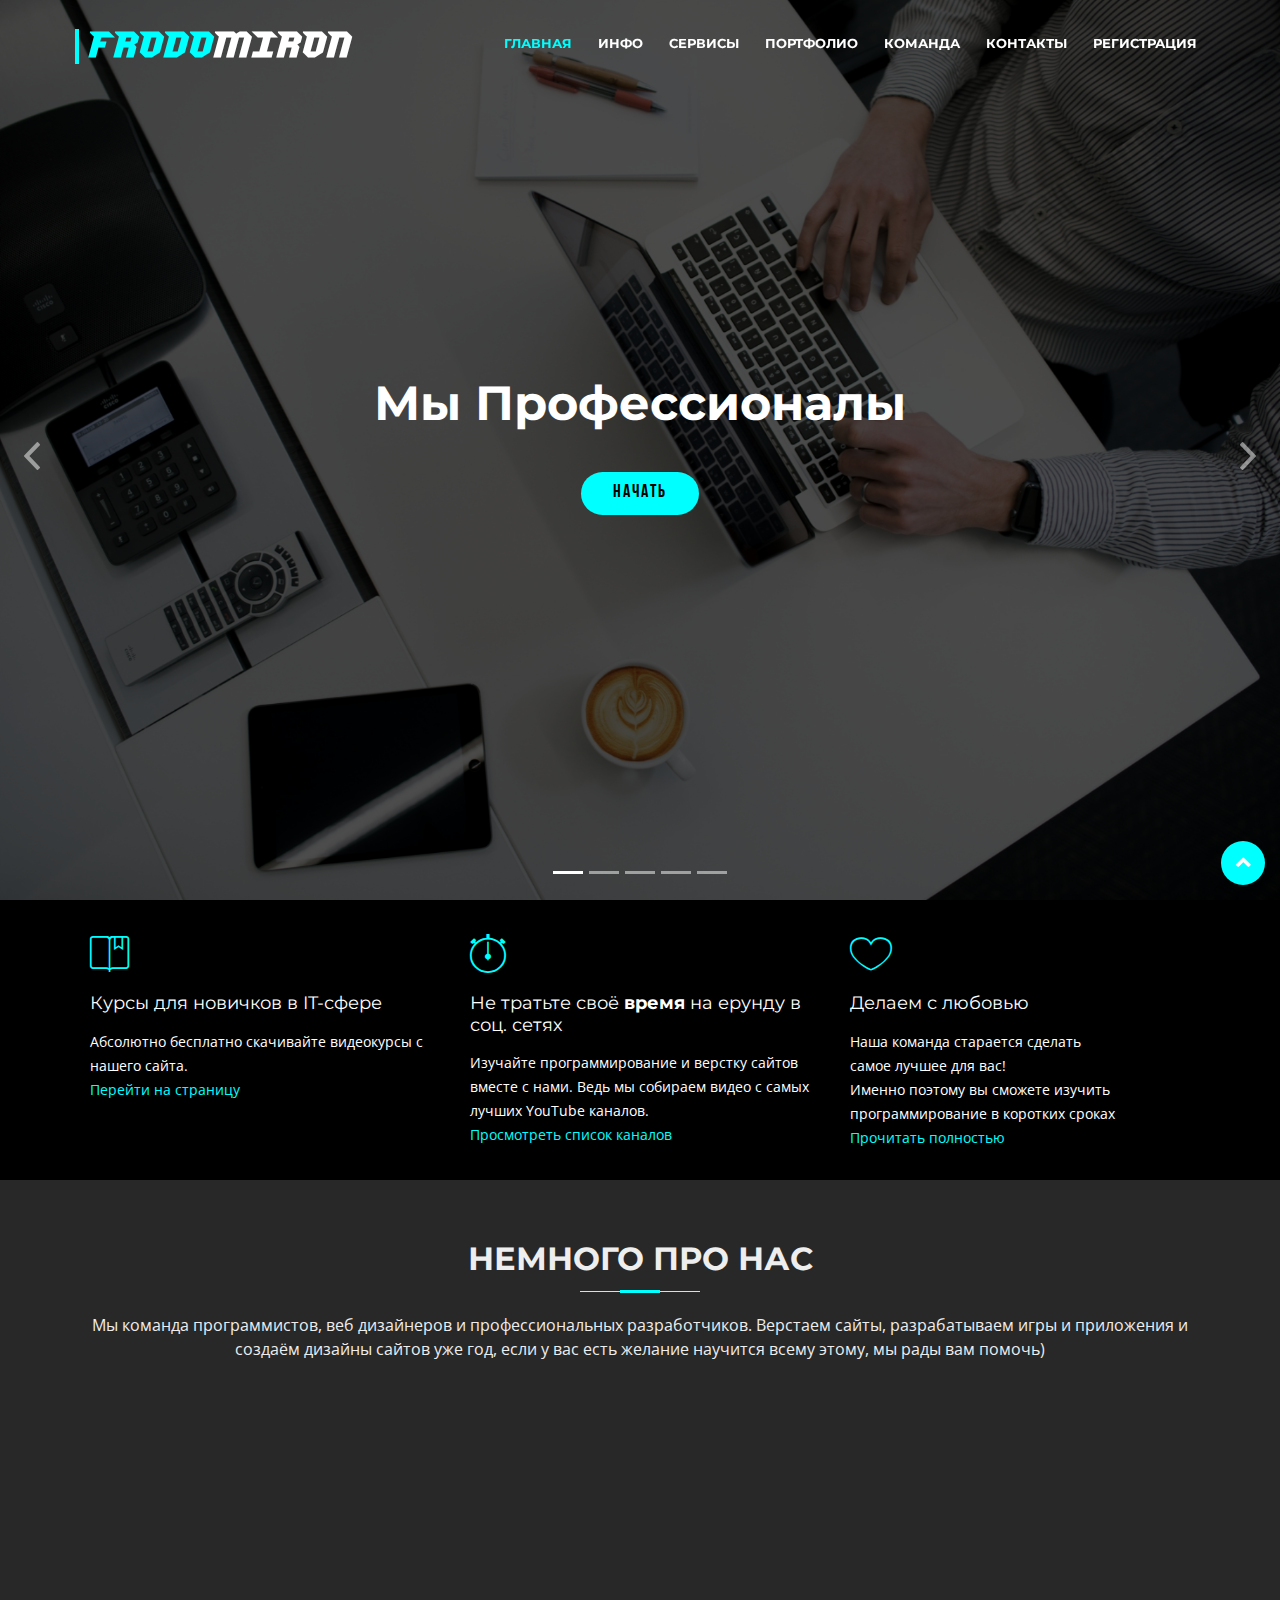
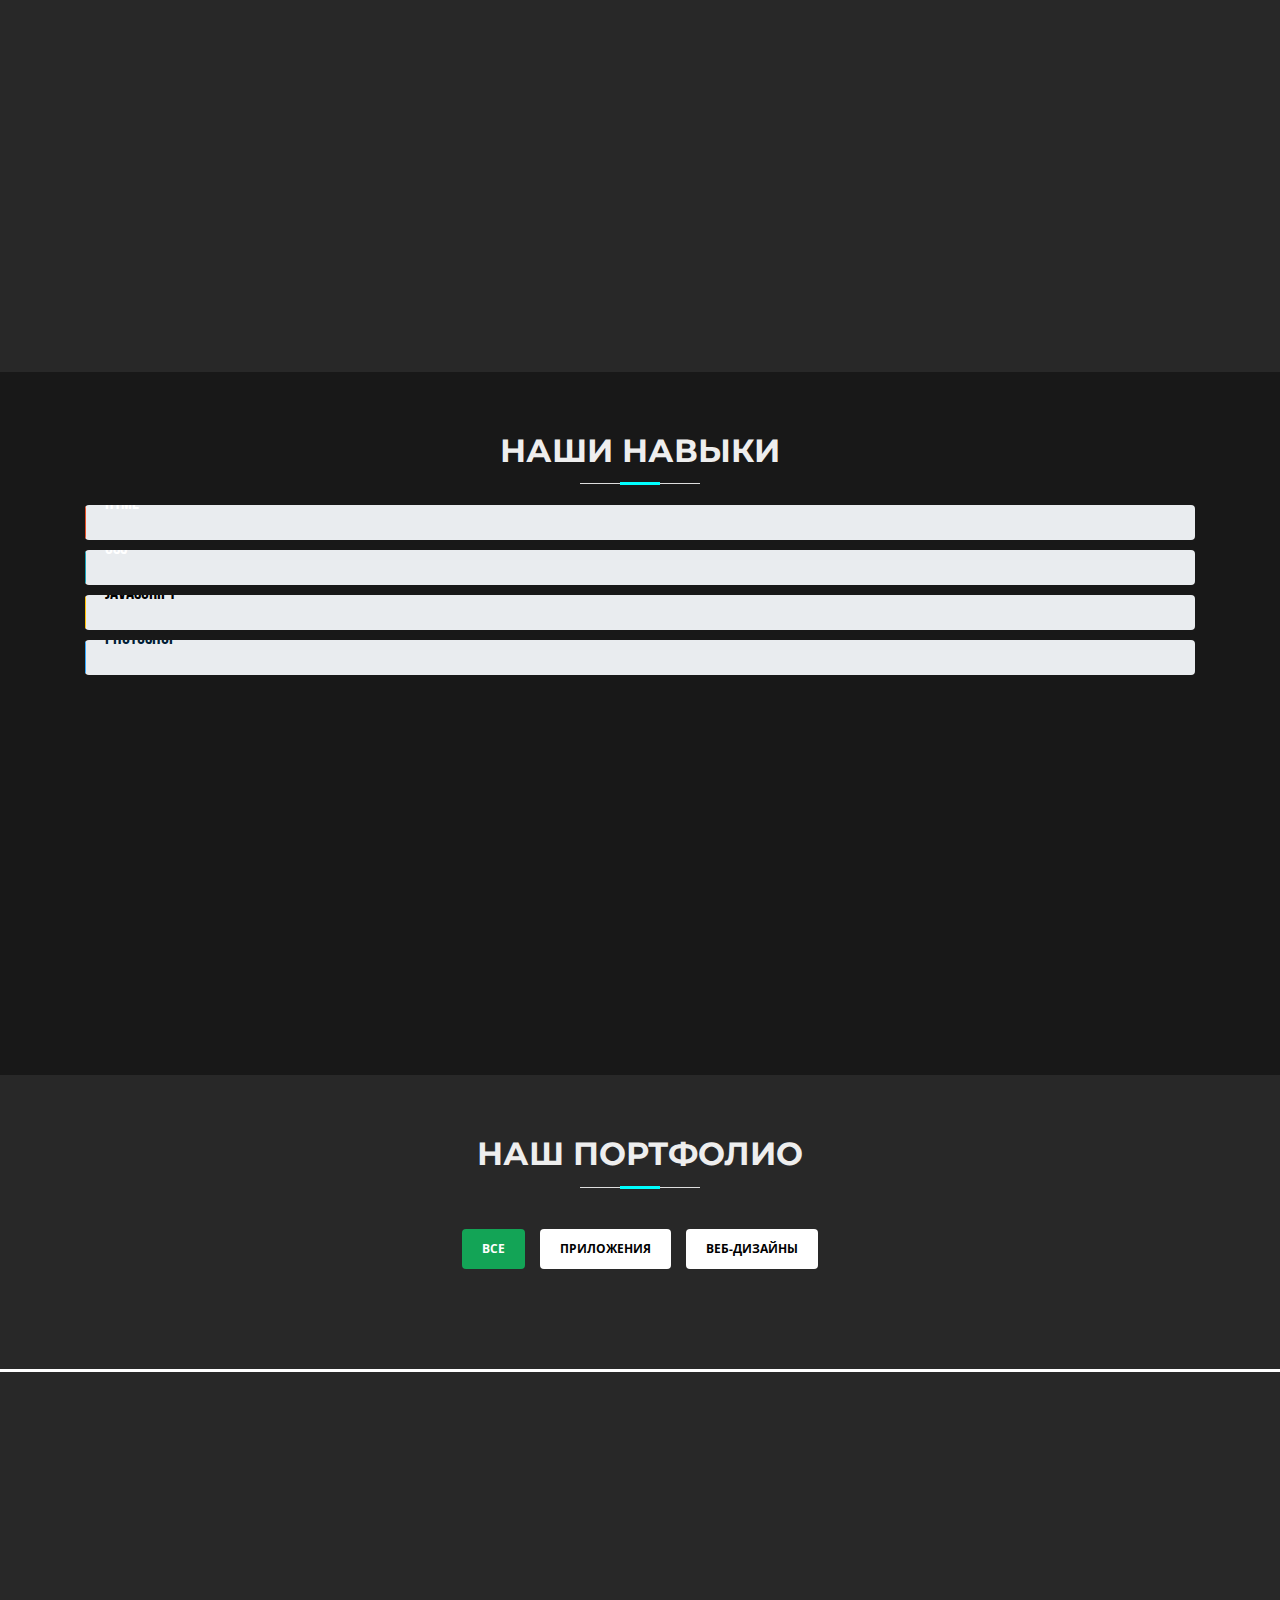
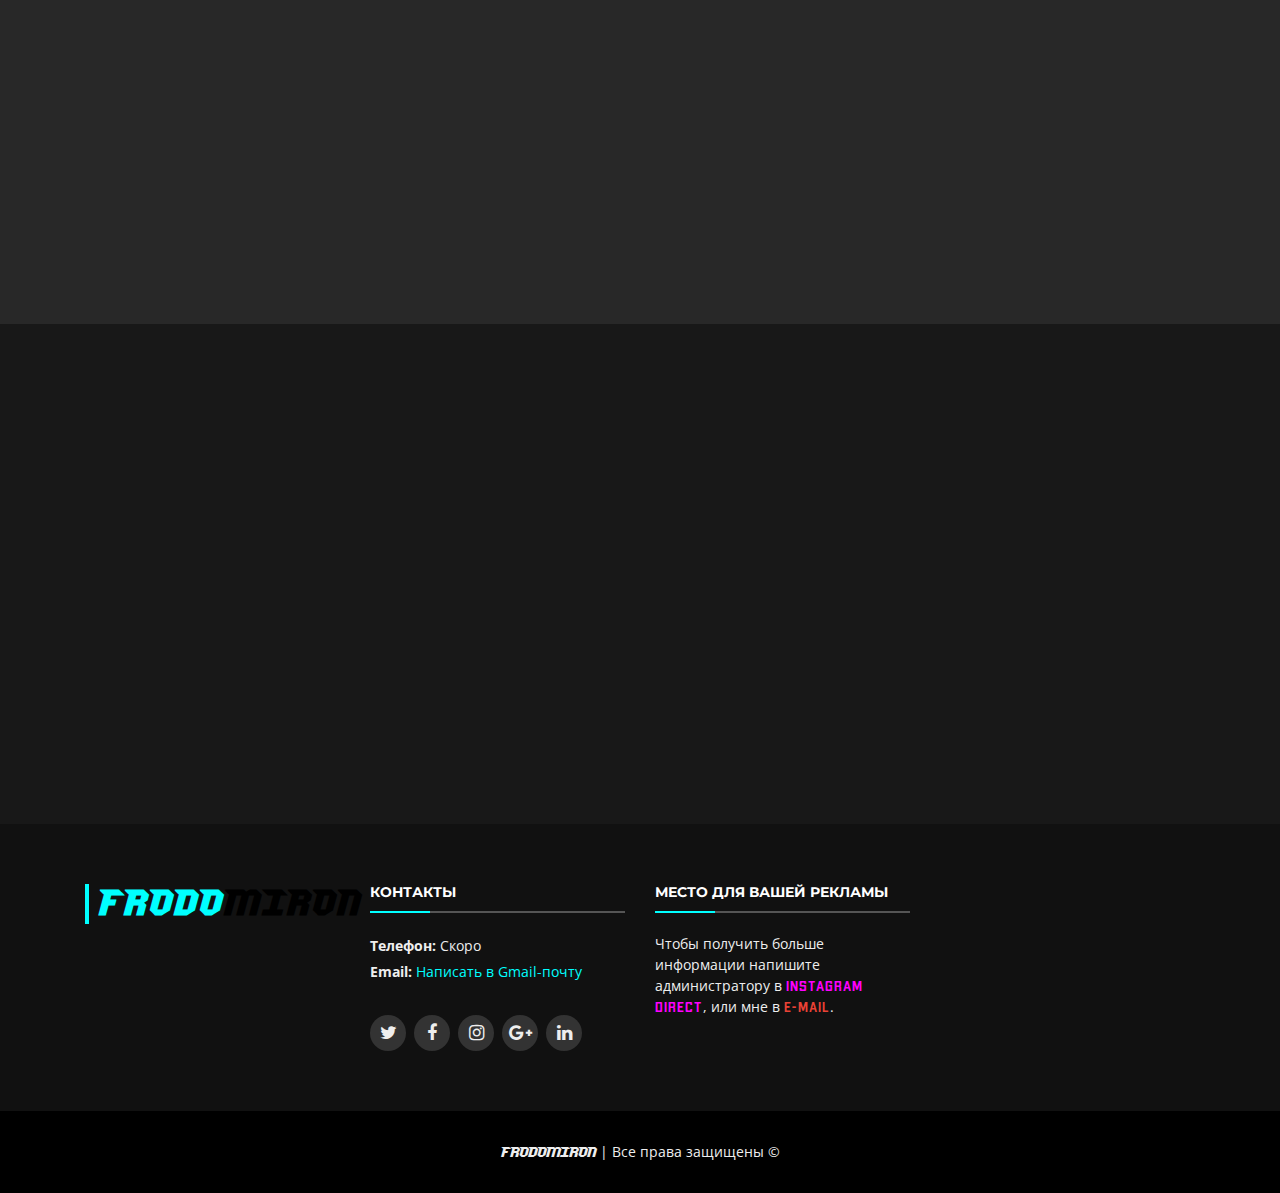
==== commit 43850e39: "Update index.html" ====
--- a/index.html
+++ b/index.html
@@ -1,955 +1 @@
-<!DOCTYPE html>
-<html lang="ru">
-  <head>
-    <meta charset="utf-8" />
-    <title>FrodoMiron | Official</title>
-    <meta content="width=device-width, initial-scale=1.0" name="viewport" />
-    <meta
-      content="froodmiron, frodo, miron, youtube, official"
-      name="keywords"
-    />
-    <meta content="Оффициальный сайт FrodoMiron" name="description" />
-
-    <!-- Favicons -->
-    <link href="img/favicon.png" rel="icon" />
-    <link href="img/apple-touch-icon.png" rel="apple-touch-icon" />
-
-    <!-- Google Fonts -->
-    <link
-      href="https://fonts.googleapis.com/css?family=Open+Sans:300,300i,400,400i,700,700i|Montserrat:300,400,500,700"
-      rel="stylesheet"
-    />
-
-    <!-- Bootstrap CSS File -->
-    <link href="lib/bootstrap/css/bootstrap.min.css" rel="stylesheet" />
-
-    <!-- Libraries CSS Files -->
-    <link href="lib/font-awesome/css/font-awesome.min.css" rel="stylesheet" />
-    <link href="lib/animate/animate.min.css" rel="stylesheet" />
-    <link href="lib/ionicons/css/ionicons.min.css" rel="stylesheet" />
-    <link href="lib/owlcarousel/assets/owl.carousel.min.css" rel="stylesheet" />
-    <link href="lib/lightbox/css/lightbox.min.css" rel="stylesheet" />
-
-    <!-- Main Stylesheet File -->
-    <link href="css/style.css" rel="stylesheet" />
-    <style>
-      @font-face {
-        font-family: Jersey sharp;
-        src: url("fonts/Jersey\ sharp.ttf");
-      }
-
-      @font-face {
-        font-family: Cafe Nero;
-        src: url("fonts/Cafe\ Nero\ M54.ttf");
-      }
-
-      @font-face {
-        font-family: Minecraft;
-        src: url("fonts/Minecraft.ttf");
-      }
-
-      @font-face {
-        font-family: mr Apex;
-        src: url("fonts/mr Apex.ttf");
-      }
-
-      @font-face {
-        font-family: book;
-        src: url("fonts/BOOKOSB.TTF");
-      }
-
-      @font-face {
-        font-family: ariblk;
-        src: url("fonts/ariblk.ttf");
-      }
-
-      @font-face {
-        font-family: bebas;
-        src: url("fonts/Bebas Neue.ttf");
-      }
-
-      .skill {
-        font-family: bebas;
-        font-size: 20px;
-      }
-
-      header h1 {
-        font-family: Jersey sharp;
-      }
-
-      #font,
-      #footer-font {
-        font-family: Jersey sharp;
-      }
-    </style>
-  </head>
-
-  <body>
-    <!--==========================
-    Header
-  ============================-->
-    <header id="header">
-      <div class="container-fluid">
-        <div id="logo" class="pull-left">
-          <h1>
-            <a href="#intro" class="scrollto"
-              ><span class="nick-cyan">FRODO</span
-              ><span id="nick">MIRON</span></a
-            >
-          </h1>
-          <!-- Uncomment below if you prefer to use an image logo -->
-          <!-- <a href="#intro"><img src="img/logo.png" alt="" title="" /></a>-->
-        </div>
-
-        <nav id="nav-menu-container">
-          <ul class="nav-menu">
-            <li class="menu-active"><a href="#intro">Главная</a></li>
-            <li><a href="#about">Инфо</a></li>
-            <li><a href="#services">Сервисы</a></li>
-            <li><a href="#portfolio">Портфолио</a></li>
-            <li><a href="#team">Команда</a></li>
-            <li><a href="#contact">Контакты</a></li>
-            <li><a href="registration/reg.html">Регистрация</a></li>
-          </ul>
-        </nav>
-        <!-- #nav-menu-container -->
-      </div>
-    </header>
-    <!-- #header -->
-
-    <!--==========================
-    Intro Section
-  ============================-->
-    <section id="intro">
-      <div class="intro-container">
-        <div
-          id="introCarousel"
-          class="carousel slide carousel-fade"
-          data-ride="carousel"
-        >
-          <ol class="carousel-indicators"></ol>
-
-          <div class="carousel-inner" role="listbox">
-            <div
-              class="carousel-item active"
-              style="background-image: url('img/intro-carousel/1.jpg')"
-            >
-              <div class="carousel-container">
-                <div class="carousel-content">
-                  <h2>Мы Профессионалы</h2>
-                  <a href="#featured-services" class="btn-get-started scrollto"
-                    >Начать</a
-                  >
-                </div>
-              </div>
-            </div>
-
-            <div
-              class="carousel-item"
-              style="background-image: url('img/intro-carousel/2.jpg')"
-            >
-              <div class="carousel-container">
-                <div class="carousel-content">
-                  <h2>Эксперты своих дел</h2>
-                  <a href="#featured-services" class="btn-get-started scrollto"
-                    >Начать</a
-                  >
-                </div>
-              </div>
-            </div>
-
-            <div
-              class="carousel-item"
-              style="background-image: url('img/intro-carousel/3.jpg')"
-            >
-              <div class="carousel-container">
-                <div class="carousel-content">
-                  <h2>Более 3-х лет обучения</h2>
-                  <a href="#featured-services" class="btn-get-started scrollto"
-                    >Начать</a
-                  >
-                </div>
-              </div>
-            </div>
-
-            <div
-              class="carousel-item"
-              style="background-image: url('img/intro-carousel/4.jpg')"
-            >
-              <div class="carousel-container">
-                <div class="carousel-content">
-                  <h2>Программисты с 3-х летним опытом</h2>
-                  <a href="#featured-services" class="btn-get-started scrollto"
-                    >Начать</a
-                  >
-                </div>
-              </div>
-            </div>
-
-            <div
-              class="carousel-item"
-              style="background-image: url('img/intro-carousel/5.jpg')"
-            >
-              <div class="carousel-container">
-                <div class="carousel-content">
-                  <h2>Идеальная командная работа</h2>
-                  <a href="#featured-services" class="btn-get-started scrollto"
-                    >Начать</a
-                  >
-                </div>
-              </div>
-            </div>
-          </div>
-
-          <a
-            class="carousel-control-prev"
-            href="#introCarousel"
-            role="button"
-            data-slide="prev"
-          >
-            <span
-              class="carousel-control-prev-icon ion-chevron-left"
-              aria-hidden="true"
-            ></span>
-            <span class="sr-only">Previous</span>
-          </a>
-
-          <a
-            class="carousel-control-next"
-            href="#introCarousel"
-            role="button"
-            data-slide="next"
-          >
-            <span
-              class="carousel-control-next-icon ion-chevron-right"
-              aria-hidden="true"
-            ></span>
-            <span class="sr-only">Next</span>
-          </a>
-        </div>
-      </div>
-    </section>
-    <!-- #intro -->
-
-    <main id="main">
-      <!--==========================
-      Featured Services Section
-    ============================-->
-      <section id="featured-services">
-        <div class="container">
-          <div class="row">
-            <div class="col-lg-4 box">
-              <i class="ion-ios-bookmarks-outline"></i>
-              <h4 class="title">
-                <a href="doc.html">Курсы для новичков в IT-сфере</a>
-              </h4>
-              <p class="description">
-                Абсолютно бесплатно скачивайте видеокурсы с нашего сайта.<br />
-                <a href="doc.html" class="documetation">Перейти на страницу</a>
-              </p>
-            </div>
-
-            <div class="col-lg-4 box box-bg">
-              <i class="ion-ios-stopwatch-outline"></i>
-              <h4 class="title">
-                <a href=""
-                  >Не тратьте своё <strong>время</strong> на ерунду в соц.
-                  сетях</a
-                >
-              </h4>
-              <p class="description">
-                Изучайте программирование и верстку сайтов вместе с нами. Ведь
-                мы собираем видео с самых лучших YouTube каналов.
-                <br /><a href="" class="openAll">Просмотреть список каналов</a>
-              </p>
-            </div>
-
-            <div class="col-lg-4 box">
-              <i class="ion-ios-heart-outline"></i>
-              <h4 class="title"><a href="">Делаем с любовью</a></h4>
-              <p class="description">
-                Наша команда старается сделать
-                <br />
-                самое лучшее для вас!
-                <br />
-                Именно поэтому вы сможете изучить программирование в коротких
-                сроках
-                <br />
-                <a href="" class="openAll">Прочитать полностью</a>
-              </p>
-            </div>
-          </div>
-        </div>
-      </section>
-      <!-- #featured-services -->
-
-      <!--==========================
-      About Us Section
-    ============================-->
-      <section id="about">
-        <div class="container">
-          <header class="section-header">
-            <h3>Немного про нас</h3>
-            <p>
-              Мы команда программистов, веб дизайнеров и профессиональных
-              разработчиков. Верстаем сайты, разрабатываем игры и приложения и
-              создаём дизайны сайтов уже год, если у вас есть желание научится
-              всему этому, мы рады вам помочь)
-            </p>
-          </header>
-        </div>
-      </section>
-      <!-- #about -->
-
-      <!--==========================
-      Services Section
-    ============================-->
-      <section id="services">
-        <div class="container">
-          <header class="section-header wow fadeInUp">
-            <h3>Сервисы</h3>
-            <p></p>
-          </header>
-
-          <div class="row">
-            <div
-              class="col-lg-4 col-md-6 box wow bounceInUp"
-              data-wow-duration="1.4s"
-            >
-              <div class="icon"><i class="ion-ios-analytics-outline"></i></div>
-              <h4 class="title"><a href="">Lorem Ipsum</a></h4>
-              <p class="description">
-                Voluptatum deleniti atque corrupti quos dolores et quas
-                molestias excepturi sint occaecati cupiditate non provident
-              </p>
-            </div>
-            <div
-              class="col-lg-4 col-md-6 box wow bounceInUp"
-              data-wow-duration="1.4s"
-            >
-              <div class="icon"><i class="ion-ios-bookmarks-outline"></i></div>
-              <h4 class="title"><a href="">Dolor Sitema</a></h4>
-              <p class="description">
-                Minim veniam, quis nostrud exercitation ullamco laboris nisi ut
-                aliquip ex ea commodo consequat tarad limino ata
-              </p>
-            </div>
-            <div
-              class="col-lg-4 col-md-6 box wow bounceInUp"
-              data-wow-duration="1.4s"
-            >
-              <div class="icon"><i class="ion-ios-paper-outline"></i></div>
-              <h4 class="title"><a href="">Sed ut perspiciatis</a></h4>
-              <p class="description">
-                Duis aute irure dolor in reprehenderit in voluptate velit esse
-                cillum dolore eu fugiat nulla pariatur
-              </p>
-            </div>
-            <div
-              class="col-lg-4 col-md-6 box wow bounceInUp"
-              data-wow-delay="0.1s"
-              data-wow-duration="1.4s"
-            >
-              <div class="icon">
-                <i class="ion-ios-speedometer-outline"></i>
-              </div>
-              <h4 class="title"><a href="">Magni Dolores</a></h4>
-              <p class="description">
-                Excepteur sint occaecat cupidatat non proident, sunt in culpa
-                qui officia deserunt mollit anim id est laborum
-              </p>
-            </div>
-            <div
-              class="col-lg-4 col-md-6 box wow bounceInUp"
-              data-wow-delay="0.1s"
-              data-wow-duration="1.4s"
-            >
-              <div class="icon"><i class="ion-ios-barcode-outline"></i></div>
-              <h4 class="title"><a href="">Nemo Enim</a></h4>
-              <p class="description">
-                At vero eos et accusamus et iusto odio dignissimos ducimus qui
-                blanditiis praesentium voluptatum deleniti atque
-              </p>
-            </div>
-            <div
-              class="col-lg-4 col-md-6 box wow bounceInUp"
-              data-wow-delay="0.1s"
-              data-wow-duration="1.4s"
-            >
-              <div class="icon"><i class="ion-ios-people-outline"></i></div>
-              <h4 class="title"><a href="">Eiusmod Tempor</a></h4>
-              <p class="description">
-                Et harum quidem rerum facilis est et expedita distinctio. Nam
-                libero tempore, cum soluta nobis est eligendi
-              </p>
-            </div>
-          </div>
-        </div>
-      </section>
-      <!-- #services -->
-      <section id="skills">
-        <div class="container">
-          <header class="section-header">
-            <h3>Наши навыки</h3>
-          </header>
-
-          <div class="skills-content">
-            <div class="progress">
-              <div
-                class="progress-bar bg-success"
-                role="progressbar"
-                aria-valuenow="100"
-                aria-valuemin="0"
-                aria-valuemax="100"
-              >
-                <span class="skill">HTML <i class="val">100%</i></span>
-              </div>
-            </div>
-
-            <div class="progress">
-              <div
-                class="progress-bar bg-info"
-                role="progressbar"
-                aria-valuenow="90"
-                aria-valuemin="0"
-                aria-valuemax="100"
-              >
-                <span class="skill">CSS <i class="val">90%</i></span>
-              </div>
-            </div>
-
-            <div class="progress">
-              <div
-                class="progress-bar bg-warning"
-                role="progressbar"
-                aria-valuenow="75"
-                aria-valuemin="0"
-                aria-valuemax="100"
-              >
-                <span class="skill"
-                  ><span class="js">JavaScript</span>
-                  <i class="val">75%</i></span
-                >
-              </div>
-            </div>
-
-            <div class="progress">
-              <div
-                class="progress-bar bg-danger"
-                role="progressbar"
-                aria-valuenow="97"
-                aria-valuemin="0"
-                aria-valuemax="100"
-              >
-                <span class="skill"
-                  ><span class="psh">Photoshop</span>
-                  <i class="val">97%</i></span
-                >
-              </div>
-            </div>
-          </div>
-        </div>
-      </section>
-
-      <!--==========================
-      Facts Section
-    ============================-->
-      <section id="facts" class="wow fadeIn">
-        <div class="container">
-          <header class="section-header">
-            <h3>Факты</h3>
-            <p>Немного фактов о нас:</p>
-          </header>
-
-          <div class="row counters">
-            <div class="col-lg-3 col-6 text-center">
-              <span data-toggle="counter-up">19</span>
-              <p>Клиентов</p>
-            </div>
-
-            <div class="col-lg-3 col-6 text-center">
-              <span data-toggle="counter-up">58</span>
-              <p>Проектов</p>
-            </div>
-
-            <div class="col-lg-3 col-6 text-center">
-              <span data-toggle="counter-up">8,7</span>
-              <p>Часов часов поддержки</p>
-              <p></p>
-            </div>
-
-            <div class="col-lg-3 col-6 text-center">
-              <span data-toggle="counter-up">5</span>
-              <p>Трудовых работников</p>
-            </div>
-          </div>
-        </div>
-      </section>
-
-      <section id="portfolio" class="section-bg">
-        <div class="container">
-          <header class="section-header">
-            <h3 class="section-title">Наш портфолио</h3>
-          </header>
-
-          <div class="row">
-            <div class="col-lg-12">
-              <ul id="portfolio-flters">
-                <li data-filter="*" class="filter-active">Все</li>
-                <li data-filter=".filter-app">Приложения</li>
-                <li data-filter=".filter-web">Веб-дизайны</li>
-              </ul>
-            </div>
-          </div>
-
-          <!-- <div class="row portfolio-container">
-            <div
-              class="col-lg-4 col-md-6 portfolio-item filter-app wow fadeInUp"
-            >
-              <div class="portfolio-wrap">
-                <figure>
-                  <img src="img/portfolio/app1.jpg" class="img-fluid" alt="" />
-                  <a
-                    href="img/portfolio/app1.jpg"
-                    data-lightbox="portfolio"
-                    data-title="App 1"
-                    class="link-preview"
-                    title="Preview"
-                    ><i class="ion ion-eye"></i
-                  ></a>
-                  <a href="#" class="link-details" title="More Details"
-                    ><i class="ion ion-android-open"></i
-                  ></a>
-                </figure>
-
-                <div class="portfolio-info">
-                  <h4><a href="#">App 1</a></h4>
-                  <p>App</p>
-                </div>
-              </div>
-            </div>
-
-            <div
-              class="col-lg-4 col-md-6 portfolio-item filter-web wow fadeInUp"
-              data-wow-delay="0.1s"
-            >
-              <div class="portfolio-wrap">
-                <figure>
-                  <img src="img/portfolio/web3.jpg" class="img-fluid" alt="" />
-                  <a
-                    href="img/portfolio/web3.jpg"
-                    class="link-preview"
-                    data-lightbox="portfolio"
-                    data-title="Web 3"
-                    title="Preview"
-                    ><i class="ion ion-eye"></i
-                  ></a>
-                  <a href="#" class="link-details" title="More Details"
-                    ><i class="ion ion-android-open"></i
-                  ></a>
-                </figure>
-
-                <div class="portfolio-info">
-                  <h4><a href="#">Web 1</a></h4>
-                  <p>Web</p>
-                </div>
-              </div>
-            </div>
-
-            <div
-              class="col-lg-4 col-md-6 portfolio-item filter-app wow fadeInUp"
-              data-wow-delay="0.2s"
-            >
-              <div class="portfolio-wrap">
-                <figure>
-                  <img src="img/portfolio/app2.jpg" class="img-fluid" alt="" />
-                  <a
-                    href="img/portfolio/app2.jpg"
-                    class="link-preview"
-                    data-lightbox="portfolio"
-                    data-title="App 2"
-                    title="Preview"
-                    ><i class="ion ion-eye"></i
-                  ></a>
-                  <a href="#" class="link-details" title="More Details"
-                    ><i class="ion ion-android-open"></i
-                  ></a>
-                </figure>
-
-                <div class="portfolio-info">
-                  <h4><a href="#">App 2</a></h4>
-                  <p>App</p>
-                </div>
-              </div>
-            </div>
-
-            <div
-              class="col-lg-4 col-md-6 portfolio-item filter-card wow fadeInUp"
-            >
-              <div class="portfolio-wrap">
-                <figure>
-                  <img src="img/portfolio/card2.jpg" class="img-fluid" alt="" />
-                  <a
-                    href="img/portfolio/card2.jpg"
-                    class="link-preview"
-                    data-lightbox="portfolio"
-                    data-title="Card 2"
-                    title="Preview"
-                    ><i class="ion ion-eye"></i
-                  ></a>
-                  <a href="#" class="link-details" title="More Details"
-                    ><i class="ion ion-android-open"></i
-                  ></a>
-                </figure>
-
-                <div class="portfolio-info">
-                  <h4><a href="#">Card 2</a></h4>
-                  <p>Card</p>
-                </div>
-              </div>
-            </div>
-
-            <div
-              class="col-lg-4 col-md-6 portfolio-item filter-web wow fadeInUp"
-              data-wow-delay="0.1s"
-            >
-              <div class="portfolio-wrap">
-                <figure>
-                  <img src="img/portfolio/web2.jpg" class="img-fluid" alt="" />
-                  <a
-                    href="img/portfolio/web2.jpg"
-                    class="link-preview"
-                    data-lightbox="portfolio"
-                    data-title="Web 2"
-                    title="Preview"
-                    ><i class="ion ion-eye"></i
-                  ></a>
-                  <a href="#" class="link-details" title="More Details"
-                    ><i class="ion ion-android-open"></i
-                  ></a>
-                </figure>
-
-                <div class="portfolio-info">
-                  <h4><a href="#">Web 2</a></h4>
-                  <p>Web</p>
-                </div>
-              </div>
-            </div>
-
-            <div
-              class="col-lg-4 col-md-6 portfolio-item filter-app wow fadeInUp"
-              data-wow-delay="0.2s"
-            >
-              <div class="portfolio-wrap">
-                <figure>
-                  <img src="img/portfolio/app3.jpg" class="img-fluid" alt="" />
-                  <a
-                    href="img/portfolio/app3.jpg"
-                    class="link-preview"
-                    data-lightbox="portfolio"
-                    data-title="App 3"
-                    title="Preview"
-                    ><i class="ion ion-eye"></i
-                  ></a>
-                  <a href="#" class="link-details" title="More Details"
-                    ><i class="ion ion-android-open"></i
-                  ></a>
-                </figure>
-
-                <div class="portfolio-info">
-                  <h4><a href="#">App 3</a></h4>
-                  <p>App</p>
-                </div>
-              </div>
-            </div>
-
-            <div
-              class="col-lg-4 col-md-6 portfolio-item filter-card wow fadeInUp"
-            >
-              <div class="portfolio-wrap">
-                <figure>
-                  <img src="img/portfolio/card1.jpg" class="img-fluid" alt="" />
-                  <a
-                    href="img/portfolio/card1.jpg"
-                    class="link-preview"
-                    data-lightbox="portfolio"
-                    data-title="Card 1"
-                    title="Preview"
-                    ><i class="ion ion-eye"></i
-                  ></a>
-                  <a href="#" class="link-details" title="More Details"
-                    ><i class="ion ion-android-open"></i
-                  ></a>
-                </figure>
-
-                <div class="portfolio-info">
-                  <h4><a href="#">Card 1</a></h4>
-                  <p>Card</p>
-                </div>
-              </div>
-            </div>
-
-            <div
-              class="col-lg-4 col-md-6 portfolio-item filter-card wow fadeInUp"
-              data-wow-delay="0.1s"
-            >
-              <div class="portfolio-wrap">
-                <figure>
-                  <img src="img/portfolio/card3.jpg" class="img-fluid" alt="" />
-                  <a
-                    href="img/portfolio/card3.jpg"
-                    class="link-preview"
-                    data-lightbox="portfolio"
-                    data-title="Card 3"
-                    title="Preview"
-                    ><i class="ion ion-eye"></i
-                  ></a>
-                  <a href="#" class="link-details" title="More Details"
-                    ><i class="ion ion-android-open"></i
-                  ></a>
-                </figure>
-
-                <div class="portfolio-info">
-                  <h4><a href="#">Card 3</a></h4>
-                  <p>Card</p>
-                </div>
-              </div>
-            </div>
-
-            <div
-              class="col-lg-4 col-md-6 portfolio-item filter-web wow fadeInUp"
-              data-wow-delay="0.2s"
-            >
-              <div class="portfolio-wrap">
-                <figure>
-                  <img src="img/portfolio/web1.jpg" class="img-fluid" alt="" />
-                  <a
-                    href="img/portfolio/web1.jpg"
-                    class="link-preview"
-                    data-lightbox="portfolio"
-                    data-title="Web 1"
-                    title="Preview"
-                    ><i class="ion ion-eye"></i
-                  ></a>
-                  <a href="#" class="link-details" title="More Details"
-                    ><i class="ion ion-android-open"></i
-                  ></a>
-                </figure>
-
-                <div class="portfolio-info">
-                  <h4><a href="#">Web 3</a></h4>
-                  <p>Web</p>
-                </div>
-              </div>
-            </div>
-          </div> -->
-        </div>
-      </section>
-
-      <section id="team">
-        <div class="container">
-          <div class="section-header wow fadeInUp">
-            <h3>Команда</h3>
-            <p>
-              Sed ut perspiciatis unde omnis iste natus error sit voluptatem
-              accusantium doloremque
-            </p>
-          </div>
-
-          <div class="row">
-            <div class="col-lg-3 col-md-6 wow fadeInUp">
-              <div class="member">
-                <img src="img/team-1.jpg" class="img-fluid" alt="" />
-                <div class="member-info">
-                  <div class="member-info-content">
-                    <h4>Name</h4>
-                    <span>Profession</span>
-                    <div class="social">
-                      <a href=""><i class="fa fa-twitter"></i></a>
-                      <a href=""><i class="fa fa-facebook"></i></a>
-                      <a href=""><i class="fa fa-google-plus"></i></a>
-                      <a href=""><i class="fa fa-linkedin"></i></a>
-                    </div>
-                  </div>
-                </div>
-              </div>
-            </div>
-
-            <div class="col-lg-3 col-md-6 wow fadeInUp" data-wow-delay="0.1s">
-              <div class="member">
-                <img src="img/team-2.jpg" class="img-fluid" alt="" />
-                <div class="member-info">
-                  <div class="member-info-content">
-                    <h4>Name</h4>
-                    <span>Profession</span>
-                    <div class="social">
-                      <a href=""><i class="fa fa-twitter"></i></a>
-                      <a href=""><i class="fa fa-facebook"></i></a>
-                      <a href=""><i class="fa fa-google-plus"></i></a>
-                      <a href=""><i class="fa fa-linkedin"></i></a>
-                    </div>
-                  </div>
-                </div>
-              </div>
-            </div>
-
-            <div class="col-lg-3 col-md-6 wow fadeInUp" data-wow-delay="0.2s">
-              <div class="member">
-                <img src="img/team-3.jpg" class="img-fluid" alt="" />
-                <div class="member-info">
-                  <div class="member-info-content">
-                    <h4>Name</h4>
-                    <span>Profession</span>
-                    <div class="social">
-                      <a href=""><i class="fa fa-twitter"></i></a>
-                      <a href=""><i class="fa fa-facebook"></i></a>
-                      <a href=""><i class="fa fa-google-plus"></i></a>
-                      <a href=""><i class="fa fa-linkedin"></i></a>
-                    </div>
-                  </div>
-                </div>
-              </div>
-            </div>
-
-            <div class="col-lg-3 col-md-6 wow fadeInUp" data-wow-delay="0.3s">
-              <div class="member">
-                <img src="img/team-4.jpg" class="img-fluid" alt="" />
-                <div class="member-info">
-                  <div class="member-info-content">
-                    <h4>Name</h4>
-                    <span>Profession</span>
-                    <div class="social">
-                      <a href=""><i class="fa fa-twitter"></i></a>
-                      <a href=""><i class="fa fa-facebook"></i></a>
-                      <a href=""><i class="fa fa-google-plus"></i></a>
-                      <a href=""><i class="fa fa-linkedin"></i></a>
-                    </div>
-                  </div>
-                </div>
-              </div>
-            </div>
-          </div>
-        </div>
-      </section>
-
-      <section id="contact" class="section-bg wow fadeInUp">
-        <div class="container">
-          <div class="section-header">
-            <h3>Контакты</h3>
-            <p>Свяжитесь с нами через:</p>
-          </div>
-
-          <div class="row contact-info">
-            <div class="col-md-4">
-              <div class="contact-address">
-                <i class="ion-ios-location-outline"></i>
-                <h3>Адрес</h3>
-                <address class="coomingAddress2">Скоро</address>
-              </div>
-            </div>
-
-            <div class="col-md-4">
-              <div class="contact-phone">
-                <i class="ion-ios-telephone-outline"></i>
-                <h3>Телефонный номер</h3>
-                <p><a href="tel:">Скоро</a></p>
-              </div>
-            </div>
-
-            <div class="col-md-4">
-              <div class="contact-email">
-                <i class="ion-ios-email-outline"></i>
-                <h3>Email</h3>
-                <p>
-                  <a href="mailto:norkeytop@gmail.com">norkeytop@gmail.com</a>
-                </p>
-              </div>
-            </div>
-          </div>
-        </div>
-      </section>
-    </main>
-
-    <footer id="footer">
-      <div class="footer-top">
-        <div class="container">
-          <div class="row">
-            <div class="col-lg-3 col-md-6 footer-info">
-              <h3>
-                <a href="#intro" class="scrollto"
-                  ><span id="font"
-                    ><span class="nick-cyan">FRODO</span
-                    ><span class="nick-black">MIRON</span></span
-                  ></a
-                >
-              </h3>
-              <p></p>
-            </div>
-
-            <div class="col-lg-3 col-md-6 footer-contact">
-              <h4>Контакты</h4>
-              <p>
-                <strong>Телефон: </strong>Скоро <a href="tel:"></a><br />
-                <strong>Email:</strong
-                ><a href="mailto:norkeytop@gmail.com"> Написать в Gmail-почту</a
-                ><br />
-              </p>
-
-              <div class="social-links">
-                <a href="#" class="twitter"><i class="fa fa-twitter"></i></a>
-                <a href="#" class="facebook"><i class="fa fa-facebook"></i></a>
-                <a href="#" class="instagram"
-                  ><i class="fa fa-instagram"></i
-                ></a>
-                <a href="#" class="google-plus"
-                  ><i class="fa fa-google-plus"></i
-                ></a>
-                <a href="#" class="linkedin"><i class="fa fa-linkedin"></i></a>
-              </div>
-            </div>
-
-            <div class="col-lg-3 col-md-6 footer-newsletter">
-              <h4 class="adText">Место для вашей рекламы</h4>
-              <p>
-                Чтобы получить больше информации напишите администратору в
-                <a href="https://instagram.com/f_m_admin" class="instDirect"
-                  >Instagram Direct</a
-                >, или мне в
-                <a href="mailto:norkeytop@gmail.com"
-                  ><span class="footerMailto">E-mail</span></a
-                >.
-              </p>
-            </div>
-          </div>
-        </div>
-      </div>
-
-      <div class="container">
-        <div class="copyright">
-          <span id="footer-font">FrodoMiron</span> | Все права защищены &copy
-        </div>
-      </div>
-    </footer>
-
-    <a href="#" class="back-to-top"><i class="fa fa-chevron-up"></i></a>
-
-    <script src="lib/jquery/jquery.min.js"></script>
-    <script src="lib/jquery/jquery-migrate.min.js"></script>
-    <script src="lib/bootstrap/js/bootstrap.bundle.min.js"></script>
-    <script src="lib/easing/easing.min.js"></script>
-    <script src="lib/superfish/hoverIntent.js"></script>
-    <script src="lib/superfish/superfish.min.js"></script>
-    <script src="lib/wow/wow.min.js"></script>
-    <script src="lib/waypoints/waypoints.min.js"></script>
-    <script src="lib/counterup/counterup.min.js"></script>
-    <script src="lib/owlcarousel/owl.carousel.min.js"></script>
-    <script src="lib/isotope/isotope.pkgd.min.js"></script>
-    <script src="lib/lightbox/js/lightbox.min.js"></script>
-    <script src="lib/touchSwipe/jquery.touchSwipe.min.js"></script>
-    <!-- Contact Form JavaScript File -->
-    <script src="contactform/contactform.js"></script>
-
-    <!-- Template Main Javascript File -->
-    <script src="js/main.js"></script>
-  </body>
-</html>
+<!DOCTYPE html><html lang="ru"> <head> <meta charset="utf-8"/> <title>FrodoMiron | Official</title> <meta content="width=device-width, initial-scale=1.0" name="viewport"/> <meta content="froodmiron, frodo, miron, youtube, official" name="keywords"/> <meta content="Оффициальный сайт FrodoMiron" name="description"/> <link href="img/favicon.png" rel="icon"/> <link href="img/apple-touch-icon.png" rel="apple-touch-icon"/> <link href="https://fonts.googleapis.com/css?family=Open+Sans:300,300i,400,400i,700,700i|Montserrat:300,400,500,700" rel="stylesheet"/> <link href="lib/bootstrap/css/bootstrap.min.css" rel="stylesheet"/> <link href="lib/font-awesome/css/font-awesome.min.css" rel="stylesheet"/> <link href="lib/animate/animate.min.css" rel="stylesheet"/> <link href="lib/ionicons/css/ionicons.min.css" rel="stylesheet"/> <link href="lib/owlcarousel/assets/owl.carousel.min.css" rel="stylesheet"/> <link href="lib/lightbox/css/lightbox.min.css" rel="stylesheet"/> <link href="css/style.css" rel="stylesheet"/> <style>@font-face{font-family: Jersey sharp; src: url("fonts/Jersey\ sharp.ttf");}@font-face{font-family: Cafe Nero; src: url("fonts/Cafe\ Nero\ M54.ttf");}@font-face{font-family: Minecraft; src: url("fonts/Minecraft.ttf");}@font-face{font-family: mr Apex; src: url("fonts/mr Apex.ttf");}@font-face{font-family: book; src: url("fonts/BOOKOSB.TTF");}@font-face{font-family: ariblk; src: url("fonts/ariblk.ttf");}@font-face{font-family: bebas; src: url("fonts/Bebas Neue.ttf");}.skill{font-family: bebas; font-size: 20px;}header h1{font-family: Jersey sharp;}#font, #footer-font{font-family: Jersey sharp;}</style> </head> <body> <header id="header"> <div class="container-fluid"> <div id="logo" class="pull-left"> <h1> <a href="#intro" class="scrollto" ><span class="nick-cyan">FRODO</span ><span id="nick">MIRON</span></a > </h1> </div><nav id="nav-menu-container"> <ul class="nav-menu"> <li class="menu-active"><a href="#intro">Главная</a></li><li><a href="#about">Инфо</a></li><li><a href="#services">Сервисы</a></li><li><a href="#portfolio">Портфолио</a></li><li><a href="#team">Команда</a></li><li><a href="#contact">Контакты</a></li><li><a href="registration/reg.html">Регистрация</a></li></ul> </nav> </div></header> <section id="intro"> <div class="intro-container"> <div id="introCarousel" class="carousel slide carousel-fade" data-ride="carousel" > <ol class="carousel-indicators"></ol> <div class="carousel-inner" role="listbox"> <div class="carousel-item active" style="background-image: url('img/intro-carousel/1.jpg')" > <div class="carousel-container"> <div class="carousel-content"> <h2>Мы Профессионалы</h2> <a href="#featured-services" class="btn-get-started scrollto" >Начать</a > </div></div></div><div class="carousel-item" style="background-image: url('img/intro-carousel/2.jpg')" > <div class="carousel-container"> <div class="carousel-content"> <h2>Эксперты своих дел</h2> <a href="#featured-services" class="btn-get-started scrollto" >Начать</a > </div></div></div><div class="carousel-item" style="background-image: url('img/intro-carousel/3.jpg')" > <div class="carousel-container"> <div class="carousel-content"> <h2>Более 3-х лет обучения</h2> <a href="#featured-services" class="btn-get-started scrollto" >Начать</a > </div></div></div><div class="carousel-item" style="background-image: url('img/intro-carousel/4.jpg')" > <div class="carousel-container"> <div class="carousel-content"> <h2>Программисты с 3-х летним опытом</h2> <a href="#featured-services" class="btn-get-started scrollto" >Начать</a > </div></div></div><div class="carousel-item" style="background-image: url('img/intro-carousel/5.jpg')" > <div class="carousel-container"> <div class="carousel-content"> <h2>Идеальная командная работа</h2> <a href="#featured-services" class="btn-get-started scrollto" >Начать</a > </div></div></div></div><a class="carousel-control-prev" href="#introCarousel" role="button" data-slide="prev" > <span class="carousel-control-prev-icon ion-chevron-left" aria-hidden="true" ></span> <span class="sr-only">Previous</span> </a> <a class="carousel-control-next" href="#introCarousel" role="button" data-slide="next" > <span class="carousel-control-next-icon ion-chevron-right" aria-hidden="true" ></span> <span class="sr-only">Next</span> </a> </div></div></section> <main id="main"> <section id="featured-services"> <div class="container"> <div class="row"> <div class="col-lg-4 box"> <i class="ion-ios-bookmarks-outline"></i> <h4 class="title"> <a href="doc.html">Курсы для новичков в IT-сфере</a> </h4> <p class="description"> Абсолютно бесплатно скачивайте видеокурсы с нашего сайта.<br/> <a href="doc.html" class="documetation">Перейти на страницу</a> </p></div><div class="col-lg-4 box box-bg"> <i class="ion-ios-stopwatch-outline"></i> <h4 class="title"> <a href="" >Не тратьте своё <strong>время</strong> на ерунду в соц. сетях</a > </h4> <p class="description"> Изучайте программирование и верстку сайтов вместе с нами. Ведь мы собираем видео с самых лучших YouTube каналов. <br/><a href="" class="openAll">Просмотреть список каналов</a> </p></div><div class="col-lg-4 box"> <i class="ion-ios-heart-outline"></i> <h4 class="title"><a href="">Делаем с любовью</a></h4> <p class="description"> Наша команда старается сделать <br/> самое лучшее для вас! <br/> Именно поэтому вы сможете изучить программирование в коротких сроках <br/> <a href="" class="openAll">Прочитать полностью</a> </p></div></div></div></section> <section id="about"> <div class="container"> <header class="section-header"> <h3>Немного про нас</h3> <p> Мы команда программистов, веб дизайнеров и профессиональных разработчиков. Верстаем сайты, разрабатываем игры и приложения и создаём дизайны сайтов уже год, если у вас есть желание научится всему этому, мы рады вам помочь) </p></header> </div></section> <section id="services"> <div class="container"> <header class="section-header wow fadeInUp"> <h3>Сервисы</h3> <p></p></header> <div class="row"> <div class="col-lg-4 col-md-6 box wow bounceInUp" data-wow-duration="1.4s" > <div class="icon"><i class="ion-ios-analytics-outline"></i></div><h4 class="title"><a href="">Lorem Ipsum</a></h4> <p class="description"> Voluptatum deleniti atque corrupti quos dolores et quas molestias excepturi sint occaecati cupiditate non provident </p></div><div class="col-lg-4 col-md-6 box wow bounceInUp" data-wow-duration="1.4s" > <div class="icon"><i class="ion-ios-bookmarks-outline"></i></div><h4 class="title"><a href="">Dolor Sitema</a></h4> <p class="description"> Minim veniam, quis nostrud exercitation ullamco laboris nisi ut aliquip ex ea commodo consequat tarad limino ata </p></div><div class="col-lg-4 col-md-6 box wow bounceInUp" data-wow-duration="1.4s" > <div class="icon"><i class="ion-ios-paper-outline"></i></div><h4 class="title"><a href="">Sed ut perspiciatis</a></h4> <p class="description"> Duis aute irure dolor in reprehenderit in voluptate velit esse cillum dolore eu fugiat nulla pariatur </p></div><div class="col-lg-4 col-md-6 box wow bounceInUp" data-wow-delay="0.1s" data-wow-duration="1.4s" > <div class="icon"> <i class="ion-ios-speedometer-outline"></i> </div><h4 class="title"><a href="">Magni Dolores</a></h4> <p class="description"> Excepteur sint occaecat cupidatat non proident, sunt in culpa qui officia deserunt mollit anim id est laborum </p></div><div class="col-lg-4 col-md-6 box wow bounceInUp" data-wow-delay="0.1s" data-wow-duration="1.4s" > <div class="icon"><i class="ion-ios-barcode-outline"></i></div><h4 class="title"><a href="">Nemo Enim</a></h4> <p class="description"> At vero eos et accusamus et iusto odio dignissimos ducimus qui blanditiis praesentium voluptatum deleniti atque </p></div><div class="col-lg-4 col-md-6 box wow bounceInUp" data-wow-delay="0.1s" data-wow-duration="1.4s" > <div class="icon"><i class="ion-ios-people-outline"></i></div><h4 class="title"><a href="">Eiusmod Tempor</a></h4> <p class="description"> Et harum quidem rerum facilis est et expedita distinctio. Nam libero tempore, cum soluta nobis est eligendi </p></div></div></div></section> <section id="skills"> <div class="container"> <header class="section-header"> <h3>Наши навыки</h3> </header> <div class="skills-content"> <div class="progress"> <div class="progress-bar bg-success" role="progressbar" aria-valuenow="100" aria-valuemin="0" aria-valuemax="100" > <span class="skill">HTML <i class="val">100%</i></span> </div></div><div class="progress"> <div class="progress-bar bg-info" role="progressbar" aria-valuenow="90" aria-valuemin="0" aria-valuemax="100" > <span class="skill">CSS <i class="val">90%</i></span> </div></div><div class="progress"> <div class="progress-bar bg-warning" role="progressbar" aria-valuenow="75" aria-valuemin="0" aria-valuemax="100" > <span class="skill" ><span class="js">JavaScript</span> <i class="val">75%</i></span > </div></div><div class="progress"> <div class="progress-bar bg-danger" role="progressbar" aria-valuenow="97" aria-valuemin="0" aria-valuemax="100" > <span class="skill" ><span class="psh">Photoshop</span> <i class="val">97%</i></span > </div></div></div></div></section> <section id="facts" class="wow fadeIn"> <div class="container"> <header class="section-header"> <h3>Факты</h3> <p>Немного фактов о нас:</p></header> <div class="row counters"> <div class="col-lg-3 col-6 text-center"> <span data-toggle="counter-up">19</span> <p>Клиентов</p></div><div class="col-lg-3 col-6 text-center"> <span data-toggle="counter-up">58</span> <p>Проектов</p></div><div class="col-lg-3 col-6 text-center"> <span data-toggle="counter-up">8,7</span> <p>Часов часов поддержки</p><p></p></div><div class="col-lg-3 col-6 text-center"> <span data-toggle="counter-up">5</span> <p>Трудовых работников</p></div></div></div></section> <section id="portfolio" class="section-bg"> <div class="container"> <header class="section-header"> <h3 class="section-title">Наш портфолио</h3> </header> <div class="row"> <div class="col-lg-12"> <ul id="portfolio-flters"> <li data-filter="*" class="filter-active">Все</li><li data-filter=".filter-app">Приложения</li><li data-filter=".filter-web">Веб-дизайны</li></ul> </div></div></div></section> <section id="team"> <div class="container"> <div class="section-header wow fadeInUp"> <h3>Команда</h3> <p> Sed ut perspiciatis unde omnis iste natus error sit voluptatem accusantium doloremque </p></div><div class="row"> <div class="col-lg-3 col-md-6 wow fadeInUp"> <div class="member"> <img src="img/team-1.jpg" class="img-fluid" alt=""/> <div class="member-info"> <div class="member-info-content"> <h4>Name</h4> <span>Profession</span> <div class="social"> <a href=""><i class="fa fa-twitter"></i></a> <a href=""><i class="fa fa-facebook"></i></a> <a href=""><i class="fa fa-google-plus"></i></a> <a href=""><i class="fa fa-linkedin"></i></a> </div></div></div></div></div><div class="col-lg-3 col-md-6 wow fadeInUp" data-wow-delay="0.1s"> <div class="member"> <img src="img/team-2.jpg" class="img-fluid" alt=""/> <div class="member-info"> <div class="member-info-content"> <h4>Name</h4> <span>Profession</span> <div class="social"> <a href=""><i class="fa fa-twitter"></i></a> <a href=""><i class="fa fa-facebook"></i></a> <a href=""><i class="fa fa-google-plus"></i></a> <a href=""><i class="fa fa-linkedin"></i></a> </div></div></div></div></div><div class="col-lg-3 col-md-6 wow fadeInUp" data-wow-delay="0.2s"> <div class="member"> <img src="img/team-3.jpg" class="img-fluid" alt=""/> <div class="member-info"> <div class="member-info-content"> <h4>Name</h4> <span>Profession</span> <div class="social"> <a href=""><i class="fa fa-twitter"></i></a> <a href=""><i class="fa fa-facebook"></i></a> <a href=""><i class="fa fa-google-plus"></i></a> <a href=""><i class="fa fa-linkedin"></i></a> </div></div></div></div></div><div class="col-lg-3 col-md-6 wow fadeInUp" data-wow-delay="0.3s"> <div class="member"> <img src="img/team-4.jpg" class="img-fluid" alt=""/> <div class="member-info"> <div class="member-info-content"> <h4>Name</h4> <span>Profession</span> <div class="social"> <a href=""><i class="fa fa-twitter"></i></a> <a href=""><i class="fa fa-facebook"></i></a> <a href=""><i class="fa fa-google-plus"></i></a> <a href=""><i class="fa fa-linkedin"></i></a> </div></div></div></div></div></div></div></section> <section id="contact" class="section-bg wow fadeInUp"> <div class="container"> <div class="section-header"> <h3>Контакты</h3> <p>Свяжитесь с нами через:</p></div><div class="row contact-info"> <div class="col-md-4"> <div class="contact-address"> <i class="ion-ios-location-outline"></i> <h3>Адрес</h3> <address class="coomingAddress2">Скоро</address> </div></div><div class="col-md-4"> <div class="contact-phone"> <i class="ion-ios-telephone-outline"></i> <h3>Телефонный номер</h3> <p><a href="tel:">Скоро</a></p></div></div><div class="col-md-4"> <div class="contact-email"> <i class="ion-ios-email-outline"></i> <h3>Email</h3> <p> <a href="mailto:norkeytop@gmail.com">norkeytop@gmail.com</a> </p></div></div></div></div></section> </main> <footer id="footer"> <div class="footer-top"> <div class="container"> <div class="row"> <div class="col-lg-3 col-md-6 footer-info"> <h3> <a href="#intro" class="scrollto" ><span id="font" ><span class="nick-cyan">FRODO</span ><span class="nick-black">MIRON</span></span ></a > </h3> <p></p></div><div class="col-lg-3 col-md-6 footer-contact"> <h4>Контакты</h4> <p> <strong>Телефон: </strong>Скоро <a href="tel:"></a><br/> <strong>Email:</strong ><a href="mailto:norkeytop@gmail.com"> Написать в Gmail-почту</a ><br/> </p><div class="social-links"> <a href="#" class="twitter"><i class="fa fa-twitter"></i></a> <a href="#" class="facebook"><i class="fa fa-facebook"></i></a> <a href="#" class="instagram" ><i class="fa fa-instagram"></i ></a> <a href="#" class="google-plus" ><i class="fa fa-google-plus"></i ></a> <a href="#" class="linkedin"><i class="fa fa-linkedin"></i></a> </div></div><div class="col-lg-3 col-md-6 footer-newsletter"> <h4 class="adText">Место для вашей рекламы</h4> <p> Чтобы получить больше информации напишите администратору в <a href="https://instagram.com/f_m_admin" class="instDirect" >Instagram Direct</a >, или мне в <a href="mailto:norkeytop@gmail.com" ><span class="footerMailto">E-mail</span></a >. </p></div></div></div></div><div class="container"> <div class="copyright"> <span id="footer-font">FrodoMiron</span> | Все права защищены &copy </div></div></footer> <a href="#" class="back-to-top"><i class="fa fa-chevron-up"></i></a> <script src="lib/jquery/jquery.min.js"></script> <script src="lib/jquery/jquery-migrate.min.js"></script> <script src="lib/bootstrap/js/bootstrap.bundle.min.js"></script> <script src="lib/easing/easing.min.js"></script> <script src="lib/superfish/hoverIntent.js"></script> <script src="lib/superfish/superfish.min.js"></script> <script src="lib/wow/wow.min.js"></script> <script src="lib/waypoints/waypoints.min.js"></script> <script src="lib/counterup/counterup.min.js"></script> <script src="lib/owlcarousel/owl.carousel.min.js"></script> <script src="lib/isotope/isotope.pkgd.min.js"></script> <script src="lib/lightbox/js/lightbox.min.js"></script> <script src="lib/touchSwipe/jquery.touchSwipe.min.js"></script> <script src="contactform/contactform.js"></script> <script src="js/main.js"></script> </body></html>
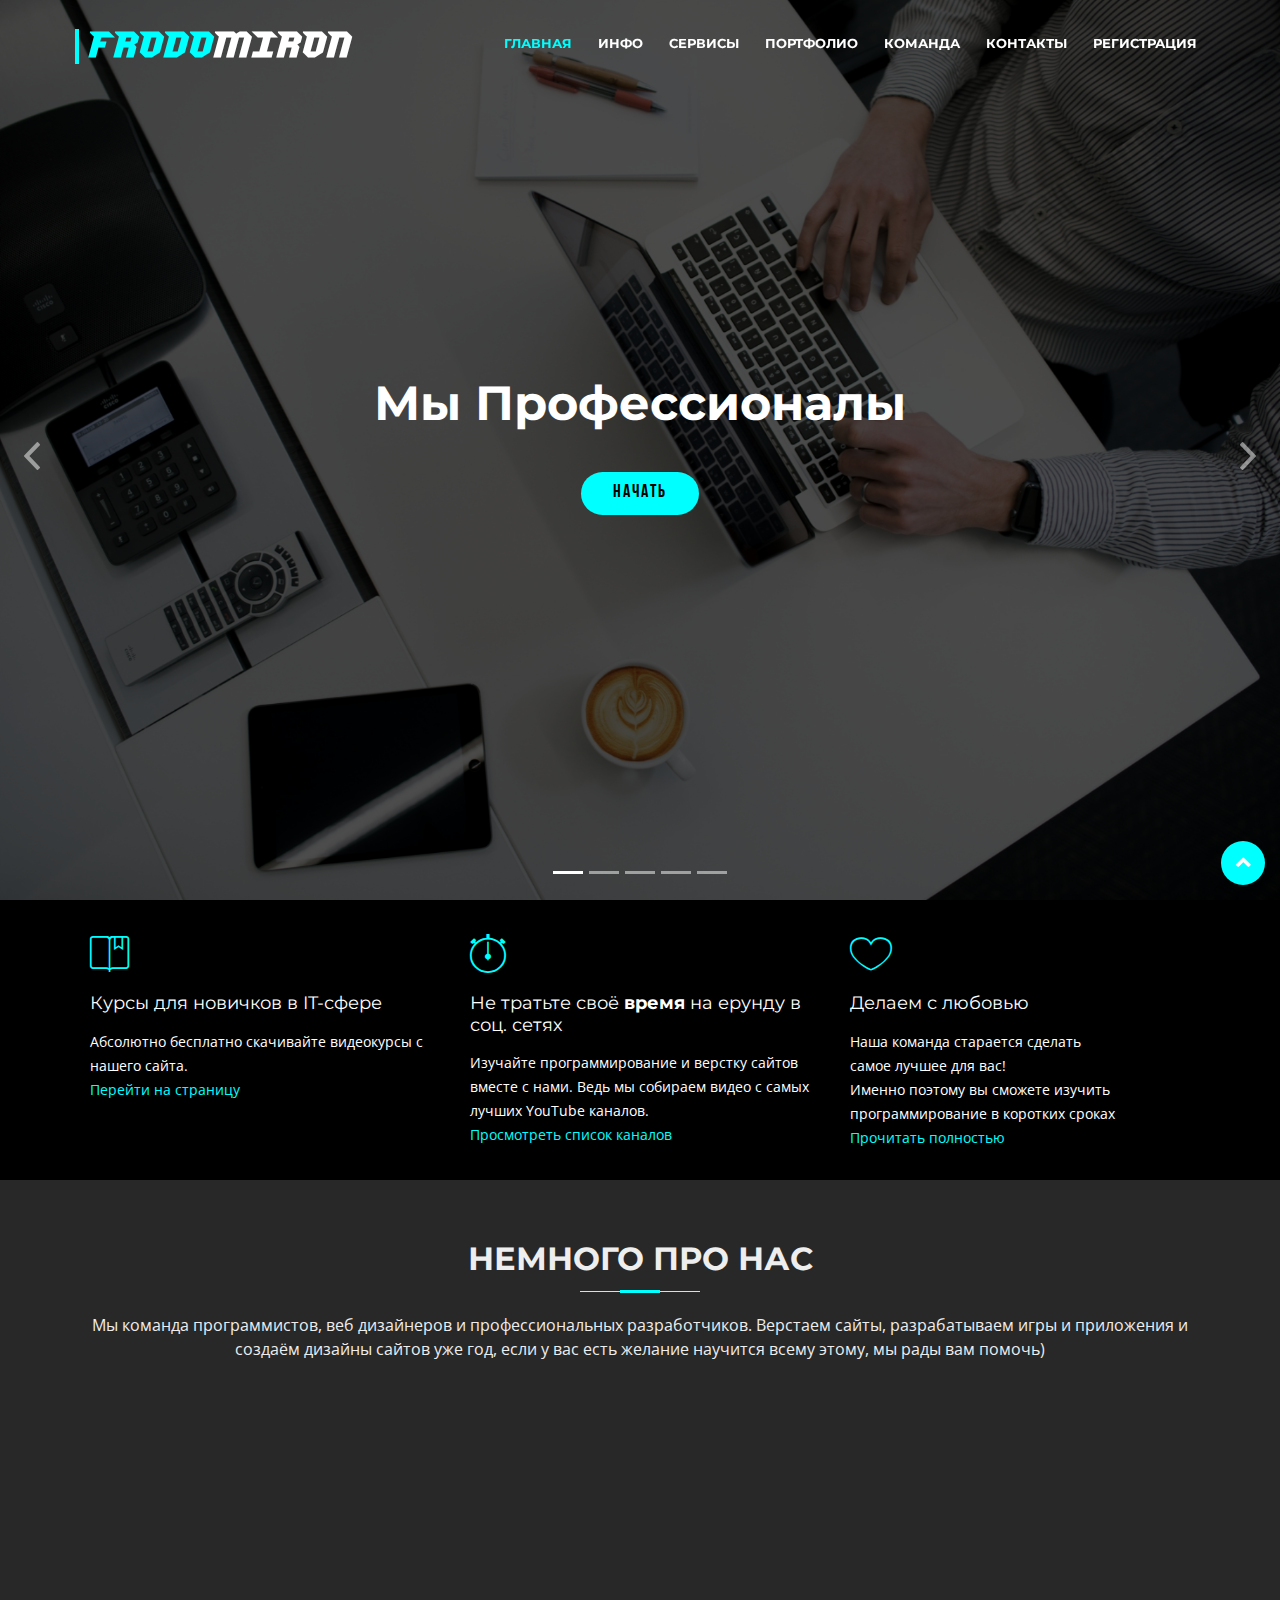
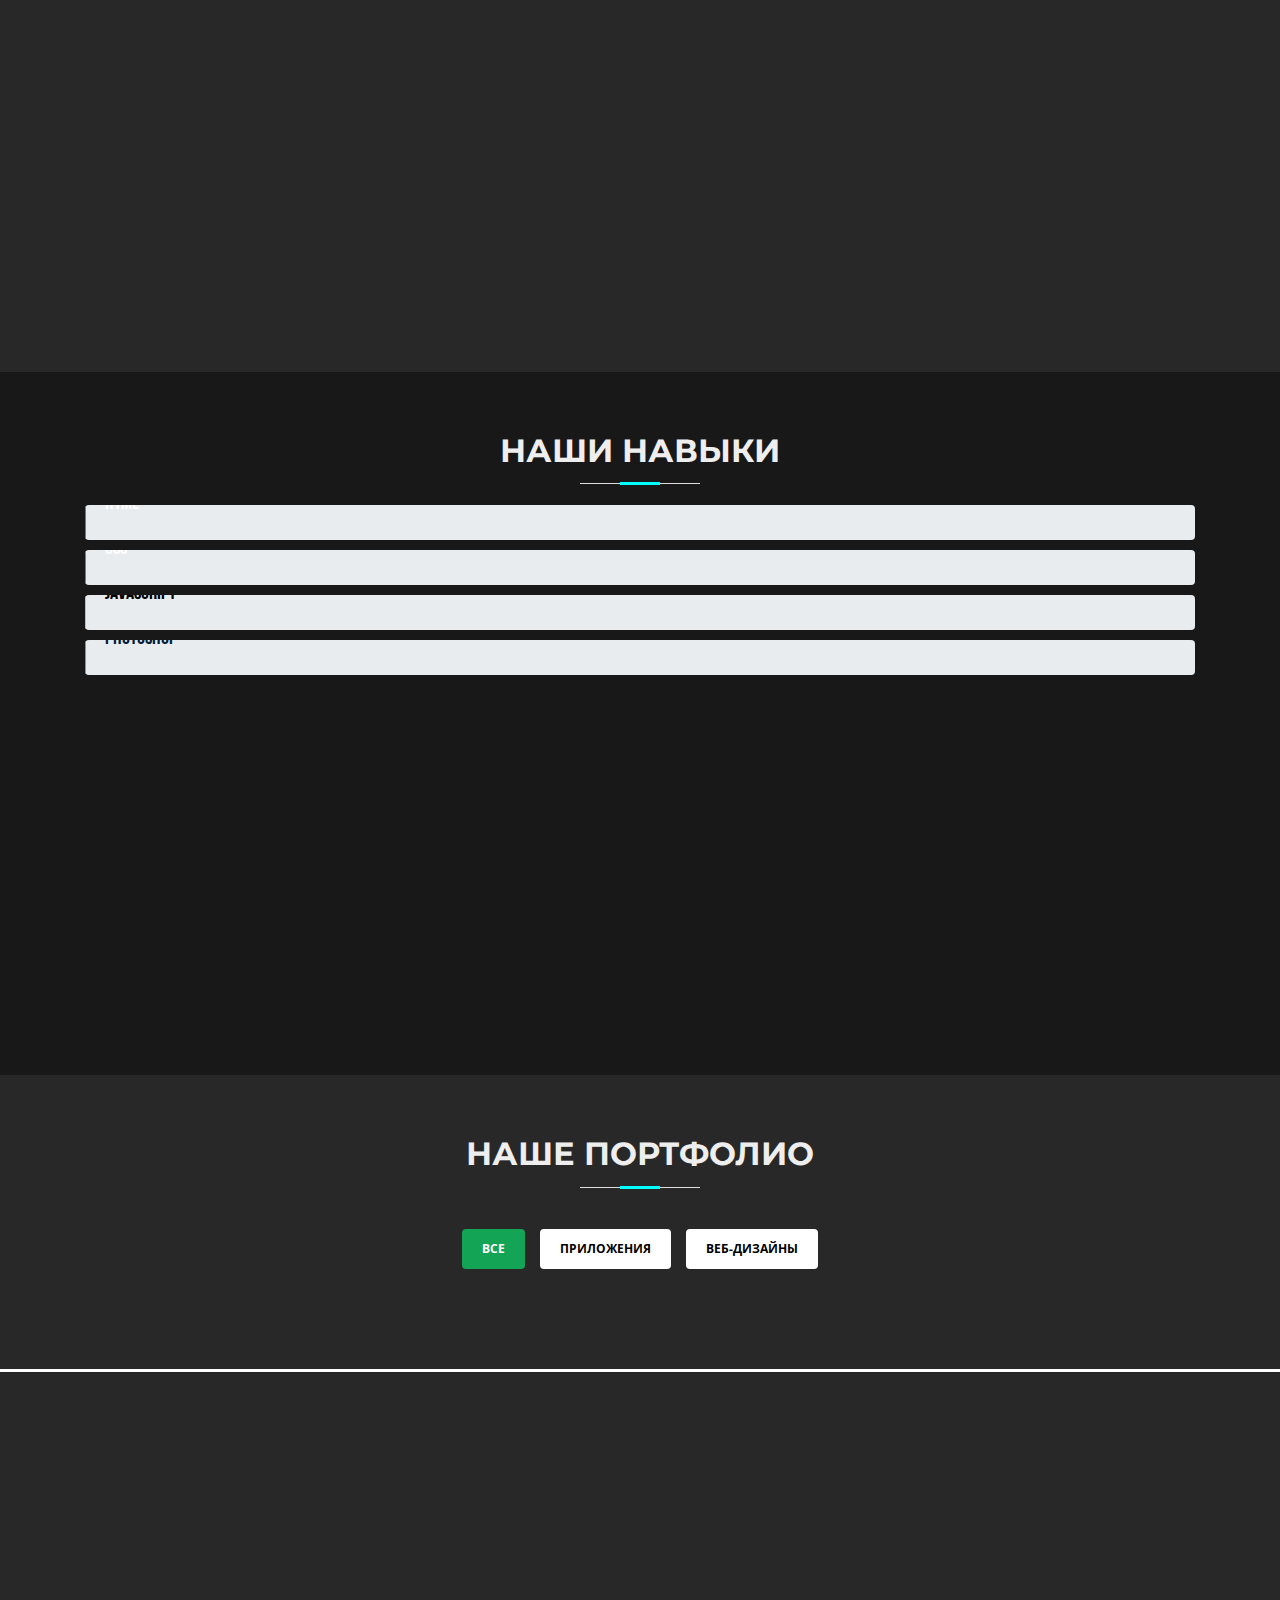
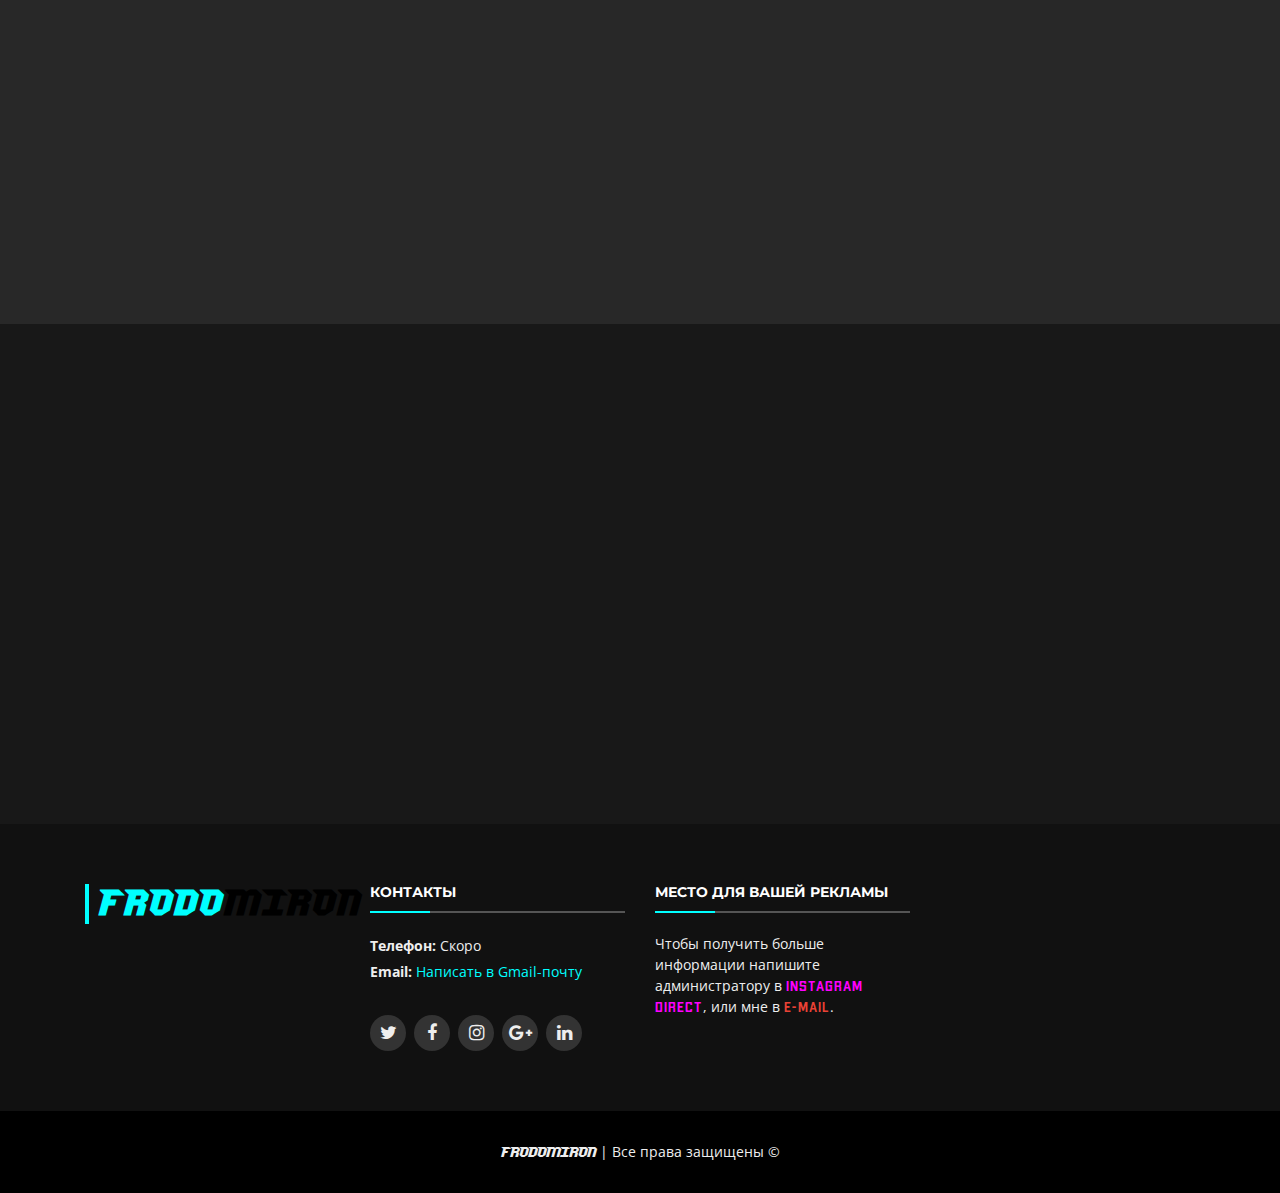
==== commit 88ba318a: "Update index.html" ====
--- a/index.html
+++ b/index.html
@@ -1 +1 @@
-<!DOCTYPE html><html lang="ru"> <head> <meta charset="utf-8"/> <title>FrodoMiron | Official</title> <meta content="width=device-width, initial-scale=1.0" name="viewport"/> <meta content="froodmiron, frodo, miron, youtube, official" name="keywords"/> <meta content="Оффициальный сайт FrodoMiron" name="description"/> <link href="img/favicon.png" rel="icon"/> <link href="img/apple-touch-icon.png" rel="apple-touch-icon"/> <link href="https://fonts.googleapis.com/css?family=Open+Sans:300,300i,400,400i,700,700i|Montserrat:300,400,500,700" rel="stylesheet"/> <link href="lib/bootstrap/css/bootstrap.min.css" rel="stylesheet"/> <link href="lib/font-awesome/css/font-awesome.min.css" rel="stylesheet"/> <link href="lib/animate/animate.min.css" rel="stylesheet"/> <link href="lib/ionicons/css/ionicons.min.css" rel="stylesheet"/> <link href="lib/owlcarousel/assets/owl.carousel.min.css" rel="stylesheet"/> <link href="lib/lightbox/css/lightbox.min.css" rel="stylesheet"/> <link href="css/style.css" rel="stylesheet"/> <style>@font-face{font-family: Jersey sharp; src: url("fonts/Jersey\ sharp.ttf");}@font-face{font-family: Cafe Nero; src: url("fonts/Cafe\ Nero\ M54.ttf");}@font-face{font-family: Minecraft; src: url("fonts/Minecraft.ttf");}@font-face{font-family: mr Apex; src: url("fonts/mr Apex.ttf");}@font-face{font-family: book; src: url("fonts/BOOKOSB.TTF");}@font-face{font-family: ariblk; src: url("fonts/ariblk.ttf");}@font-face{font-family: bebas; src: url("fonts/Bebas Neue.ttf");}.skill{font-family: bebas; font-size: 20px;}header h1{font-family: Jersey sharp;}#font, #footer-font{font-family: Jersey sharp;}</style> </head> <body> <header id="header"> <div class="container-fluid"> <div id="logo" class="pull-left"> <h1> <a href="#intro" class="scrollto" ><span class="nick-cyan">FRODO</span ><span id="nick">MIRON</span></a > </h1> </div><nav id="nav-menu-container"> <ul class="nav-menu"> <li class="menu-active"><a href="#intro">Главная</a></li><li><a href="#about">Инфо</a></li><li><a href="#services">Сервисы</a></li><li><a href="#portfolio">Портфолио</a></li><li><a href="#team">Команда</a></li><li><a href="#contact">Контакты</a></li><li><a href="registration/reg.html">Регистрация</a></li></ul> </nav> </div></header> <section id="intro"> <div class="intro-container"> <div id="introCarousel" class="carousel slide carousel-fade" data-ride="carousel" > <ol class="carousel-indicators"></ol> <div class="carousel-inner" role="listbox"> <div class="carousel-item active" style="background-image: url('img/intro-carousel/1.jpg')" > <div class="carousel-container"> <div class="carousel-content"> <h2>Мы Профессионалы</h2> <a href="#featured-services" class="btn-get-started scrollto" >Начать</a > </div></div></div><div class="carousel-item" style="background-image: url('img/intro-carousel/2.jpg')" > <div class="carousel-container"> <div class="carousel-content"> <h2>Эксперты своих дел</h2> <a href="#featured-services" class="btn-get-started scrollto" >Начать</a > </div></div></div><div class="carousel-item" style="background-image: url('img/intro-carousel/3.jpg')" > <div class="carousel-container"> <div class="carousel-content"> <h2>Более 3-х лет обучения</h2> <a href="#featured-services" class="btn-get-started scrollto" >Начать</a > </div></div></div><div class="carousel-item" style="background-image: url('img/intro-carousel/4.jpg')" > <div class="carousel-container"> <div class="carousel-content"> <h2>Программисты с 3-х летним опытом</h2> <a href="#featured-services" class="btn-get-started scrollto" >Начать</a > </div></div></div><div class="carousel-item" style="background-image: url('img/intro-carousel/5.jpg')" > <div class="carousel-container"> <div class="carousel-content"> <h2>Идеальная командная работа</h2> <a href="#featured-services" class="btn-get-started scrollto" >Начать</a > </div></div></div></div><a class="carousel-control-prev" href="#introCarousel" role="button" data-slide="prev" > <span class="carousel-control-prev-icon ion-chevron-left" aria-hidden="true" ></span> <span class="sr-only">Previous</span> </a> <a class="carousel-control-next" href="#introCarousel" role="button" data-slide="next" > <span class="carousel-control-next-icon ion-chevron-right" aria-hidden="true" ></span> <span class="sr-only">Next</span> </a> </div></div></section> <main id="main"> <section id="featured-services"> <div class="container"> <div class="row"> <div class="col-lg-4 box"> <i class="ion-ios-bookmarks-outline"></i> <h4 class="title"> <a href="doc.html">Курсы для новичков в IT-сфере</a> </h4> <p class="description"> Абсолютно бесплатно скачивайте видеокурсы с нашего сайта.<br/> <a href="doc.html" class="documetation">Перейти на страницу</a> </p></div><div class="col-lg-4 box box-bg"> <i class="ion-ios-stopwatch-outline"></i> <h4 class="title"> <a href="" >Не тратьте своё <strong>время</strong> на ерунду в соц. сетях</a > </h4> <p class="description"> Изучайте программирование и верстку сайтов вместе с нами. Ведь мы собираем видео с самых лучших YouTube каналов. <br/><a href="" class="openAll">Просмотреть список каналов</a> </p></div><div class="col-lg-4 box"> <i class="ion-ios-heart-outline"></i> <h4 class="title"><a href="">Делаем с любовью</a></h4> <p class="description"> Наша команда старается сделать <br/> самое лучшее для вас! <br/> Именно поэтому вы сможете изучить программирование в коротких сроках <br/> <a href="" class="openAll">Прочитать полностью</a> </p></div></div></div></section> <section id="about"> <div class="container"> <header class="section-header"> <h3>Немного про нас</h3> <p> Мы команда программистов, веб дизайнеров и профессиональных разработчиков. Верстаем сайты, разрабатываем игры и приложения и создаём дизайны сайтов уже год, если у вас есть желание научится всему этому, мы рады вам помочь) </p></header> </div></section> <section id="services"> <div class="container"> <header class="section-header wow fadeInUp"> <h3>Сервисы</h3> <p></p></header> <div class="row"> <div class="col-lg-4 col-md-6 box wow bounceInUp" data-wow-duration="1.4s" > <div class="icon"><i class="ion-ios-analytics-outline"></i></div><h4 class="title"><a href="">Lorem Ipsum</a></h4> <p class="description"> Voluptatum deleniti atque corrupti quos dolores et quas molestias excepturi sint occaecati cupiditate non provident </p></div><div class="col-lg-4 col-md-6 box wow bounceInUp" data-wow-duration="1.4s" > <div class="icon"><i class="ion-ios-bookmarks-outline"></i></div><h4 class="title"><a href="">Dolor Sitema</a></h4> <p class="description"> Minim veniam, quis nostrud exercitation ullamco laboris nisi ut aliquip ex ea commodo consequat tarad limino ata </p></div><div class="col-lg-4 col-md-6 box wow bounceInUp" data-wow-duration="1.4s" > <div class="icon"><i class="ion-ios-paper-outline"></i></div><h4 class="title"><a href="">Sed ut perspiciatis</a></h4> <p class="description"> Duis aute irure dolor in reprehenderit in voluptate velit esse cillum dolore eu fugiat nulla pariatur </p></div><div class="col-lg-4 col-md-6 box wow bounceInUp" data-wow-delay="0.1s" data-wow-duration="1.4s" > <div class="icon"> <i class="ion-ios-speedometer-outline"></i> </div><h4 class="title"><a href="">Magni Dolores</a></h4> <p class="description"> Excepteur sint occaecat cupidatat non proident, sunt in culpa qui officia deserunt mollit anim id est laborum </p></div><div class="col-lg-4 col-md-6 box wow bounceInUp" data-wow-delay="0.1s" data-wow-duration="1.4s" > <div class="icon"><i class="ion-ios-barcode-outline"></i></div><h4 class="title"><a href="">Nemo Enim</a></h4> <p class="description"> At vero eos et accusamus et iusto odio dignissimos ducimus qui blanditiis praesentium voluptatum deleniti atque </p></div><div class="col-lg-4 col-md-6 box wow bounceInUp" data-wow-delay="0.1s" data-wow-duration="1.4s" > <div class="icon"><i class="ion-ios-people-outline"></i></div><h4 class="title"><a href="">Eiusmod Tempor</a></h4> <p class="description"> Et harum quidem rerum facilis est et expedita distinctio. Nam libero tempore, cum soluta nobis est eligendi </p></div></div></div></section> <section id="skills"> <div class="container"> <header class="section-header"> <h3>Наши навыки</h3> </header> <div class="skills-content"> <div class="progress"> <div class="progress-bar bg-success" role="progressbar" aria-valuenow="100" aria-valuemin="0" aria-valuemax="100" > <span class="skill">HTML <i class="val">100%</i></span> </div></div><div class="progress"> <div class="progress-bar bg-info" role="progressbar" aria-valuenow="90" aria-valuemin="0" aria-valuemax="100" > <span class="skill">CSS <i class="val">90%</i></span> </div></div><div class="progress"> <div class="progress-bar bg-warning" role="progressbar" aria-valuenow="75" aria-valuemin="0" aria-valuemax="100" > <span class="skill" ><span class="js">JavaScript</span> <i class="val">75%</i></span > </div></div><div class="progress"> <div class="progress-bar bg-danger" role="progressbar" aria-valuenow="97" aria-valuemin="0" aria-valuemax="100" > <span class="skill" ><span class="psh">Photoshop</span> <i class="val">97%</i></span > </div></div></div></div></section> <section id="facts" class="wow fadeIn"> <div class="container"> <header class="section-header"> <h3>Факты</h3> <p>Немного фактов о нас:</p></header> <div class="row counters"> <div class="col-lg-3 col-6 text-center"> <span data-toggle="counter-up">19</span> <p>Клиентов</p></div><div class="col-lg-3 col-6 text-center"> <span data-toggle="counter-up">58</span> <p>Проектов</p></div><div class="col-lg-3 col-6 text-center"> <span data-toggle="counter-up">8,7</span> <p>Часов часов поддержки</p><p></p></div><div class="col-lg-3 col-6 text-center"> <span data-toggle="counter-up">5</span> <p>Трудовых работников</p></div></div></div></section> <section id="portfolio" class="section-bg"> <div class="container"> <header class="section-header"> <h3 class="section-title">Наш портфолио</h3> </header> <div class="row"> <div class="col-lg-12"> <ul id="portfolio-flters"> <li data-filter="*" class="filter-active">Все</li><li data-filter=".filter-app">Приложения</li><li data-filter=".filter-web">Веб-дизайны</li></ul> </div></div></div></section> <section id="team"> <div class="container"> <div class="section-header wow fadeInUp"> <h3>Команда</h3> <p> Sed ut perspiciatis unde omnis iste natus error sit voluptatem accusantium doloremque </p></div><div class="row"> <div class="col-lg-3 col-md-6 wow fadeInUp"> <div class="member"> <img src="img/team-1.jpg" class="img-fluid" alt=""/> <div class="member-info"> <div class="member-info-content"> <h4>Name</h4> <span>Profession</span> <div class="social"> <a href=""><i class="fa fa-twitter"></i></a> <a href=""><i class="fa fa-facebook"></i></a> <a href=""><i class="fa fa-google-plus"></i></a> <a href=""><i class="fa fa-linkedin"></i></a> </div></div></div></div></div><div class="col-lg-3 col-md-6 wow fadeInUp" data-wow-delay="0.1s"> <div class="member"> <img src="img/team-2.jpg" class="img-fluid" alt=""/> <div class="member-info"> <div class="member-info-content"> <h4>Name</h4> <span>Profession</span> <div class="social"> <a href=""><i class="fa fa-twitter"></i></a> <a href=""><i class="fa fa-facebook"></i></a> <a href=""><i class="fa fa-google-plus"></i></a> <a href=""><i class="fa fa-linkedin"></i></a> </div></div></div></div></div><div class="col-lg-3 col-md-6 wow fadeInUp" data-wow-delay="0.2s"> <div class="member"> <img src="img/team-3.jpg" class="img-fluid" alt=""/> <div class="member-info"> <div class="member-info-content"> <h4>Name</h4> <span>Profession</span> <div class="social"> <a href=""><i class="fa fa-twitter"></i></a> <a href=""><i class="fa fa-facebook"></i></a> <a href=""><i class="fa fa-google-plus"></i></a> <a href=""><i class="fa fa-linkedin"></i></a> </div></div></div></div></div><div class="col-lg-3 col-md-6 wow fadeInUp" data-wow-delay="0.3s"> <div class="member"> <img src="img/team-4.jpg" class="img-fluid" alt=""/> <div class="member-info"> <div class="member-info-content"> <h4>Name</h4> <span>Profession</span> <div class="social"> <a href=""><i class="fa fa-twitter"></i></a> <a href=""><i class="fa fa-facebook"></i></a> <a href=""><i class="fa fa-google-plus"></i></a> <a href=""><i class="fa fa-linkedin"></i></a> </div></div></div></div></div></div></div></section> <section id="contact" class="section-bg wow fadeInUp"> <div class="container"> <div class="section-header"> <h3>Контакты</h3> <p>Свяжитесь с нами через:</p></div><div class="row contact-info"> <div class="col-md-4"> <div class="contact-address"> <i class="ion-ios-location-outline"></i> <h3>Адрес</h3> <address class="coomingAddress2">Скоро</address> </div></div><div class="col-md-4"> <div class="contact-phone"> <i class="ion-ios-telephone-outline"></i> <h3>Телефонный номер</h3> <p><a href="tel:">Скоро</a></p></div></div><div class="col-md-4"> <div class="contact-email"> <i class="ion-ios-email-outline"></i> <h3>Email</h3> <p> <a href="mailto:norkeytop@gmail.com">norkeytop@gmail.com</a> </p></div></div></div></div></section> </main> <footer id="footer"> <div class="footer-top"> <div class="container"> <div class="row"> <div class="col-lg-3 col-md-6 footer-info"> <h3> <a href="#intro" class="scrollto" ><span id="font" ><span class="nick-cyan">FRODO</span ><span class="nick-black">MIRON</span></span ></a > </h3> <p></p></div><div class="col-lg-3 col-md-6 footer-contact"> <h4>Контакты</h4> <p> <strong>Телефон: </strong>Скоро <a href="tel:"></a><br/> <strong>Email:</strong ><a href="mailto:norkeytop@gmail.com"> Написать в Gmail-почту</a ><br/> </p><div class="social-links"> <a href="#" class="twitter"><i class="fa fa-twitter"></i></a> <a href="#" class="facebook"><i class="fa fa-facebook"></i></a> <a href="#" class="instagram" ><i class="fa fa-instagram"></i ></a> <a href="#" class="google-plus" ><i class="fa fa-google-plus"></i ></a> <a href="#" class="linkedin"><i class="fa fa-linkedin"></i></a> </div></div><div class="col-lg-3 col-md-6 footer-newsletter"> <h4 class="adText">Место для вашей рекламы</h4> <p> Чтобы получить больше информации напишите администратору в <a href="https://instagram.com/f_m_admin" class="instDirect" >Instagram Direct</a >, или мне в <a href="mailto:norkeytop@gmail.com" ><span class="footerMailto">E-mail</span></a >. </p></div></div></div></div><div class="container"> <div class="copyright"> <span id="footer-font">FrodoMiron</span> | Все права защищены &copy </div></div></footer> <a href="#" class="back-to-top"><i class="fa fa-chevron-up"></i></a> <script src="lib/jquery/jquery.min.js"></script> <script src="lib/jquery/jquery-migrate.min.js"></script> <script src="lib/bootstrap/js/bootstrap.bundle.min.js"></script> <script src="lib/easing/easing.min.js"></script> <script src="lib/superfish/hoverIntent.js"></script> <script src="lib/superfish/superfish.min.js"></script> <script src="lib/wow/wow.min.js"></script> <script src="lib/waypoints/waypoints.min.js"></script> <script src="lib/counterup/counterup.min.js"></script> <script src="lib/owlcarousel/owl.carousel.min.js"></script> <script src="lib/isotope/isotope.pkgd.min.js"></script> <script src="lib/lightbox/js/lightbox.min.js"></script> <script src="lib/touchSwipe/jquery.touchSwipe.min.js"></script> <script src="contactform/contactform.js"></script> <script src="js/main.js"></script> </body></html>
+<!DOCTYPE html><html lang="ru"> <head> <meta charset="utf-8"/> <title>FrodoMiron | Official</title> <meta content="width=device-width, initial-scale=1.0" name="viewport"/> <meta content="froodmiron, frodo, miron, youtube, official" name="keywords"/> <meta content="Оффициальный сайт FrodoMiron" name="description"/> <link href="img/favicon.png" rel="icon"/> <link href="img/apple-touch-icon.png" rel="apple-touch-icon"/> <link href="https://fonts.googleapis.com/css?family=Open+Sans:300,300i,400,400i,700,700i|Montserrat:300,400,500,700" rel="stylesheet"/> <link href="lib/bootstrap/css/bootstrap.min.css" rel="stylesheet"/> <link href="lib/font-awesome/css/font-awesome.min.css" rel="stylesheet"/> <link href="lib/animate/animate.min.css" rel="stylesheet"/> <link href="lib/ionicons/css/ionicons.min.css" rel="stylesheet"/> <link href="lib/owlcarousel/assets/owl.carousel.min.css" rel="stylesheet"/> <link href="lib/lightbox/css/lightbox.min.css" rel="stylesheet"/> <link href="css/style.css" rel="stylesheet"/> <style>@font-face{font-family: Jersey sharp; src: url("fonts/Jersey\ sharp.ttf");}@font-face{font-family: Cafe Nero; src: url("fonts/Cafe\ Nero\ M54.ttf");}@font-face{font-family: Minecraft; src: url("fonts/Minecraft.ttf");}@font-face{font-family: mr Apex; src: url("fonts/mr Apex.ttf");}@font-face{font-family: book; src: url("fonts/BOOKOSB.TTF");}@font-face{font-family: ariblk; src: url("fonts/ariblk.ttf");}@font-face{font-family: bebas; src: url("fonts/Bebas Neue.ttf");}.skill{font-family: bebas; font-size: 20px;}header h1{font-family: Jersey sharp;}#font, #footer-font{font-family: Jersey sharp;}</style> </head> <body> <header id="header"> <div class="container-fluid"> <div id="logo" class="pull-left"> <h1> <a href="#intro" class="scrollto" ><span class="nick-cyan">FRODO</span ><span id="nick">MIRON</span></a > </h1> </div><nav id="nav-menu-container"> <ul class="nav-menu"> <li class="menu-active"><a href="#intro">Главная</a></li><li><a href="#about">Инфо</a></li><li><a href="#services">Сервисы</a></li><li><a href="#portfolio">Портфолио</a></li><li><a href="#team">Команда</a></li><li><a href="#contact">Контакты</a></li><li><a href="registration/reg.html">Регистрация</a></li></ul> </nav> </div></header> <section id="intro"> <div class="intro-container"> <div id="introCarousel" class="carousel slide carousel-fade" data-ride="carousel" > <ol class="carousel-indicators"></ol> <div class="carousel-inner" role="listbox"> <div class="carousel-item active" style="background-image: url('img/intro-carousel/1.jpg')" > <div class="carousel-container"> <div class="carousel-content"> <h2>Мы Профессионалы</h2> <a href="#featured-services" class="btn-get-started scrollto" >Начать</a > </div></div></div><div class="carousel-item" style="background-image: url('img/intro-carousel/2.jpg')" > <div class="carousel-container"> <div class="carousel-content"> <h2>Эксперты своих дел</h2> <a href="#featured-services" class="btn-get-started scrollto" >Начать</a > </div></div></div><div class="carousel-item" style="background-image: url('img/intro-carousel/3.jpg')" > <div class="carousel-container"> <div class="carousel-content"> <h2>Более 3-х лет обучения</h2> <a href="#featured-services" class="btn-get-started scrollto" >Начать</a > </div></div></div><div class="carousel-item" style="background-image: url('img/intro-carousel/4.jpg')" > <div class="carousel-container"> <div class="carousel-content"> <h2>Программисты с 3-х летним опытом</h2> <a href="#featured-services" class="btn-get-started scrollto" >Начать</a > </div></div></div><div class="carousel-item" style="background-image: url('img/intro-carousel/5.jpg')" > <div class="carousel-container"> <div class="carousel-content"> <h2>Идеальная командная работа</h2> <a href="#featured-services" class="btn-get-started scrollto" >Начать</a > </div></div></div></div><a class="carousel-control-prev" href="#introCarousel" role="button" data-slide="prev" > <span class="carousel-control-prev-icon ion-chevron-left" aria-hidden="true" ></span> <span class="sr-only">Previous</span> </a> <a class="carousel-control-next" href="#introCarousel" role="button" data-slide="next" > <span class="carousel-control-next-icon ion-chevron-right" aria-hidden="true" ></span> <span class="sr-only">Next</span> </a> </div></div></section> <main id="main"> <section id="featured-services"> <div class="container"> <div class="row"> <div class="col-lg-4 box"> <i class="ion-ios-bookmarks-outline"></i> <h4 class="title"> <a href="doc.html">Курсы для новичков в IT-сфере</a> </h4> <p class="description"> Абсолютно бесплатно скачивайте видеокурсы с нашего сайта.<br/> <a href="doc.html" class="documetation">Перейти на страницу</a> </p></div><div class="col-lg-4 box box-bg"> <i class="ion-ios-stopwatch-outline"></i> <h4 class="title"> <a href="" >Не тратьте своё <strong>время</strong> на ерунду в соц. сетях</a > </h4> <p class="description"> Изучайте программирование и верстку сайтов вместе с нами. Ведь мы собираем видео с самых лучших YouTube каналов. <br/><a href="" class="openAll">Просмотреть список каналов</a> </p></div><div class="col-lg-4 box"> <i class="ion-ios-heart-outline"></i> <h4 class="title"><a href="">Делаем с любовью</a></h4> <p class="description"> Наша команда старается сделать <br/> самое лучшее для вас! <br/> Именно поэтому вы сможете изучить программирование в коротких сроках <br/> <a href="" class="openAll">Прочитать полностью</a> </p></div></div></div></section> <section id="about"> <div class="container"> <header class="section-header"> <h3>Немного про нас</h3> <p> Мы команда программистов, веб дизайнеров и профессиональных разработчиков. Верстаем сайты, разрабатываем игры и приложения и создаём дизайны сайтов уже год, если у вас есть желание научится всему этому, мы рады вам помочь) </p></header> </div></section> <section id="services"> <div class="container"> <header class="section-header wow fadeInUp"> <h3>Сервисы</h3> <p></p></header> <div class="row"> <div class="col-lg-4 col-md-6 box wow bounceInUp" data-wow-duration="1.4s" > <div class="icon"><i class="ion-ios-analytics-outline"></i></div><h4 class="title"><a href="">Lorem Ipsum</a></h4> <p class="description"> Voluptatum deleniti atque corrupti quos dolores et quas molestias excepturi sint occaecati cupiditate non provident </p></div><div class="col-lg-4 col-md-6 box wow bounceInUp" data-wow-duration="1.4s" > <div class="icon"><i class="ion-ios-bookmarks-outline"></i></div><h4 class="title"><a href="">Dolor Sitema</a></h4> <p class="description"> Minim veniam, quis nostrud exercitation ullamco laboris nisi ut aliquip ex ea commodo consequat tarad limino ata </p></div><div class="col-lg-4 col-md-6 box wow bounceInUp" data-wow-duration="1.4s" > <div class="icon"><i class="ion-ios-paper-outline"></i></div><h4 class="title"><a href="">Sed ut perspiciatis</a></h4> <p class="description"> Duis aute irure dolor in reprehenderit in voluptate velit esse cillum dolore eu fugiat nulla pariatur </p></div><div class="col-lg-4 col-md-6 box wow bounceInUp" data-wow-delay="0.1s" data-wow-duration="1.4s" > <div class="icon"> <i class="ion-ios-speedometer-outline"></i> </div><h4 class="title"><a href="">Magni Dolores</a></h4> <p class="description"> Excepteur sint occaecat cupidatat non proident, sunt in culpa qui officia deserunt mollit anim id est laborum </p></div><div class="col-lg-4 col-md-6 box wow bounceInUp" data-wow-delay="0.1s" data-wow-duration="1.4s" > <div class="icon"><i class="ion-ios-barcode-outline"></i></div><h4 class="title"><a href="">Nemo Enim</a></h4> <p class="description"> At vero eos et accusamus et iusto odio dignissimos ducimus qui blanditiis praesentium voluptatum deleniti atque </p></div><div class="col-lg-4 col-md-6 box wow bounceInUp" data-wow-delay="0.1s" data-wow-duration="1.4s" > <div class="icon"><i class="ion-ios-people-outline"></i></div><h4 class="title"><a href="">Eiusmod Tempor</a></h4> <p class="description"> Et harum quidem rerum facilis est et expedita distinctio. Nam libero tempore, cum soluta nobis est eligendi </p></div></div></div></section> <section id="skills"> <div class="container"> <header class="section-header"> <h3>Наши навыки</h3> </header> <div class="skills-content"> <div class="progress"> <div class="progress-bar bg-success" role="progressbar" aria-valuenow="100" aria-valuemin="0" aria-valuemax="100" > <span class="skill">HTML <i class="val">100%</i></span> </div></div><div class="progress"> <div class="progress-bar bg-info" role="progressbar" aria-valuenow="90" aria-valuemin="0" aria-valuemax="100" > <span class="skill">CSS <i class="val">90%</i></span> </div></div><div class="progress"> <div class="progress-bar bg-warning" role="progressbar" aria-valuenow="75" aria-valuemin="0" aria-valuemax="100" > <span class="skill" ><span class="js">JavaScript</span> <i class="val">75%</i></span > </div></div><div class="progress"> <div class="progress-bar bg-danger" role="progressbar" aria-valuenow="97" aria-valuemin="0" aria-valuemax="100" > <span class="skill" ><span class="psh">Photoshop</span> <i class="val">97%</i></span > </div></div></div></div></section> <section id="facts" class="wow fadeIn"> <div class="container"> <header class="section-header"> <h3>Факты</h3> <p>Немного фактов о нас:</p></header> <div class="row counters"> <div class="col-lg-3 col-6 text-center"> <span data-toggle="counter-up">19</span> <p>Клиентов</p></div><div class="col-lg-3 col-6 text-center"> <span data-toggle="counter-up">58</span> <p>Проектов</p></div><div class="col-lg-3 col-6 text-center"> <span data-toggle="counter-up">8,7</span> <p>Часов поддержки</p><p></p></div><div class="col-lg-3 col-6 text-center"> <span data-toggle="counter-up">5</span> <p>Трудовых работников</p></div></div></div></section> <section id="portfolio" class="section-bg"> <div class="container"> <header class="section-header"> <h3 class="section-title">Наше портфолио</h3> </header> <div class="row"> <div class="col-lg-12"> <ul id="portfolio-flters"> <li data-filter="*" class="filter-active">Все</li><li data-filter=".filter-app">Приложения</li><li data-filter=".filter-web">Веб-дизайны</li></ul> </div></div></div></section> <section id="team"> <div class="container"> <div class="section-header wow fadeInUp"> <h3>Команда</h3> <p> Sed ut perspiciatis unde omnis iste natus error sit voluptatem accusantium doloremque </p></div><div class="row"> <div class="col-lg-3 col-md-6 wow fadeInUp"> <div class="member"> <img src="img/team-1.jpg" class="img-fluid" alt=""/> <div class="member-info"> <div class="member-info-content"> <h4>Name</h4> <span>Profession</span> <div class="social"> <a href=""><i class="fa fa-twitter"></i></a> <a href=""><i class="fa fa-facebook"></i></a> <a href=""><i class="fa fa-google-plus"></i></a> <a href=""><i class="fa fa-linkedin"></i></a> </div></div></div></div></div><div class="col-lg-3 col-md-6 wow fadeInUp" data-wow-delay="0.1s"> <div class="member"> <img src="img/team-2.jpg" class="img-fluid" alt=""/> <div class="member-info"> <div class="member-info-content"> <h4>Name</h4> <span>Profession</span> <div class="social"> <a href=""><i class="fa fa-twitter"></i></a> <a href=""><i class="fa fa-facebook"></i></a> <a href=""><i class="fa fa-google-plus"></i></a> <a href=""><i class="fa fa-linkedin"></i></a> </div></div></div></div></div><div class="col-lg-3 col-md-6 wow fadeInUp" data-wow-delay="0.2s"> <div class="member"> <img src="img/team-3.jpg" class="img-fluid" alt=""/> <div class="member-info"> <div class="member-info-content"> <h4>Name</h4> <span>Profession</span> <div class="social"> <a href=""><i class="fa fa-twitter"></i></a> <a href=""><i class="fa fa-facebook"></i></a> <a href=""><i class="fa fa-google-plus"></i></a> <a href=""><i class="fa fa-linkedin"></i></a> </div></div></div></div></div><div class="col-lg-3 col-md-6 wow fadeInUp" data-wow-delay="0.3s"> <div class="member"> <img src="img/team-4.jpg" class="img-fluid" alt=""/> <div class="member-info"> <div class="member-info-content"> <h4>Name</h4> <span>Profession</span> <div class="social"> <a href=""><i class="fa fa-twitter"></i></a> <a href=""><i class="fa fa-facebook"></i></a> <a href=""><i class="fa fa-google-plus"></i></a> <a href=""><i class="fa fa-linkedin"></i></a> </div></div></div></div></div></div></div></section> <section id="contact" class="section-bg wow fadeInUp"> <div class="container"> <div class="section-header"> <h3>Контакты</h3> <p>Свяжитесь с нами через:</p></div><div class="row contact-info"> <div class="col-md-4"> <div class="contact-address"> <i class="ion-ios-location-outline"></i> <h3>Адрес</h3> <address class="coomingAddress2">Скоро</address> </div></div><div class="col-md-4"> <div class="contact-phone"> <i class="ion-ios-telephone-outline"></i> <h3>Телефонный номер</h3> <p><a href="tel:">Скоро</a></p></div></div><div class="col-md-4"> <div class="contact-email"> <i class="ion-ios-email-outline"></i> <h3>Email</h3> <p> <a href="mailto:norkeytop@gmail.com">norkeytop@gmail.com</a> </p></div></div></div></div></section> </main> <footer id="footer"> <div class="footer-top"> <div class="container"> <div class="row"> <div class="col-lg-3 col-md-6 footer-info"> <h3> <a href="#intro" class="scrollto" ><span id="font" ><span class="nick-cyan">FRODO</span ><span class="nick-black">MIRON</span></span ></a > </h3> <p></p></div><div class="col-lg-3 col-md-6 footer-contact"> <h4>Контакты</h4> <p> <strong>Телефон: </strong>Скоро <a href="tel:"></a><br/> <strong>Email:</strong ><a href="mailto:norkeytop@gmail.com"> Написать в Gmail-почту</a ><br/> </p><div class="social-links"> <a href="#" class="twitter"><i class="fa fa-twitter"></i></a> <a href="#" class="facebook"><i class="fa fa-facebook"></i></a> <a href="#" class="instagram" ><i class="fa fa-instagram"></i ></a> <a href="#" class="google-plus" ><i class="fa fa-google-plus"></i ></a> <a href="#" class="linkedin"><i class="fa fa-linkedin"></i></a> </div></div><div class="col-lg-3 col-md-6 footer-newsletter"> <h4 class="adText">Место для вашей рекламы</h4> <p> Чтобы получить больше информации напишите администратору в <a href="https://instagram.com/f_m_admin" class="instDirect" >Instagram Direct</a >, или мне в <a href="mailto:norkeytop@gmail.com" ><span class="footerMailto">E-mail</span></a >. </p></div></div></div></div><div class="container"> <div class="copyright"> <span id="footer-font">FrodoMiron</span> | Все права защищены &copy </div></div></footer> <a href="#" class="back-to-top"><i class="fa fa-chevron-up"></i></a> <script src="lib/jquery/jquery.min.js"></script> <script src="lib/jquery/jquery-migrate.min.js"></script> <script src="lib/bootstrap/js/bootstrap.bundle.min.js"></script> <script src="lib/easing/easing.min.js"></script> <script src="lib/superfish/hoverIntent.js"></script> <script src="lib/superfish/superfish.min.js"></script> <script src="lib/wow/wow.min.js"></script> <script src="lib/waypoints/waypoints.min.js"></script> <script src="lib/counterup/counterup.min.js"></script> <script src="lib/owlcarousel/owl.carousel.min.js"></script> <script src="lib/isotope/isotope.pkgd.min.js"></script> <script src="lib/lightbox/js/lightbox.min.js"></script> <script src="lib/touchSwipe/jquery.touchSwipe.min.js"></script> <script src="contactform/contactform.js"></script> <script src="js/main.js"></script> </body></html>
